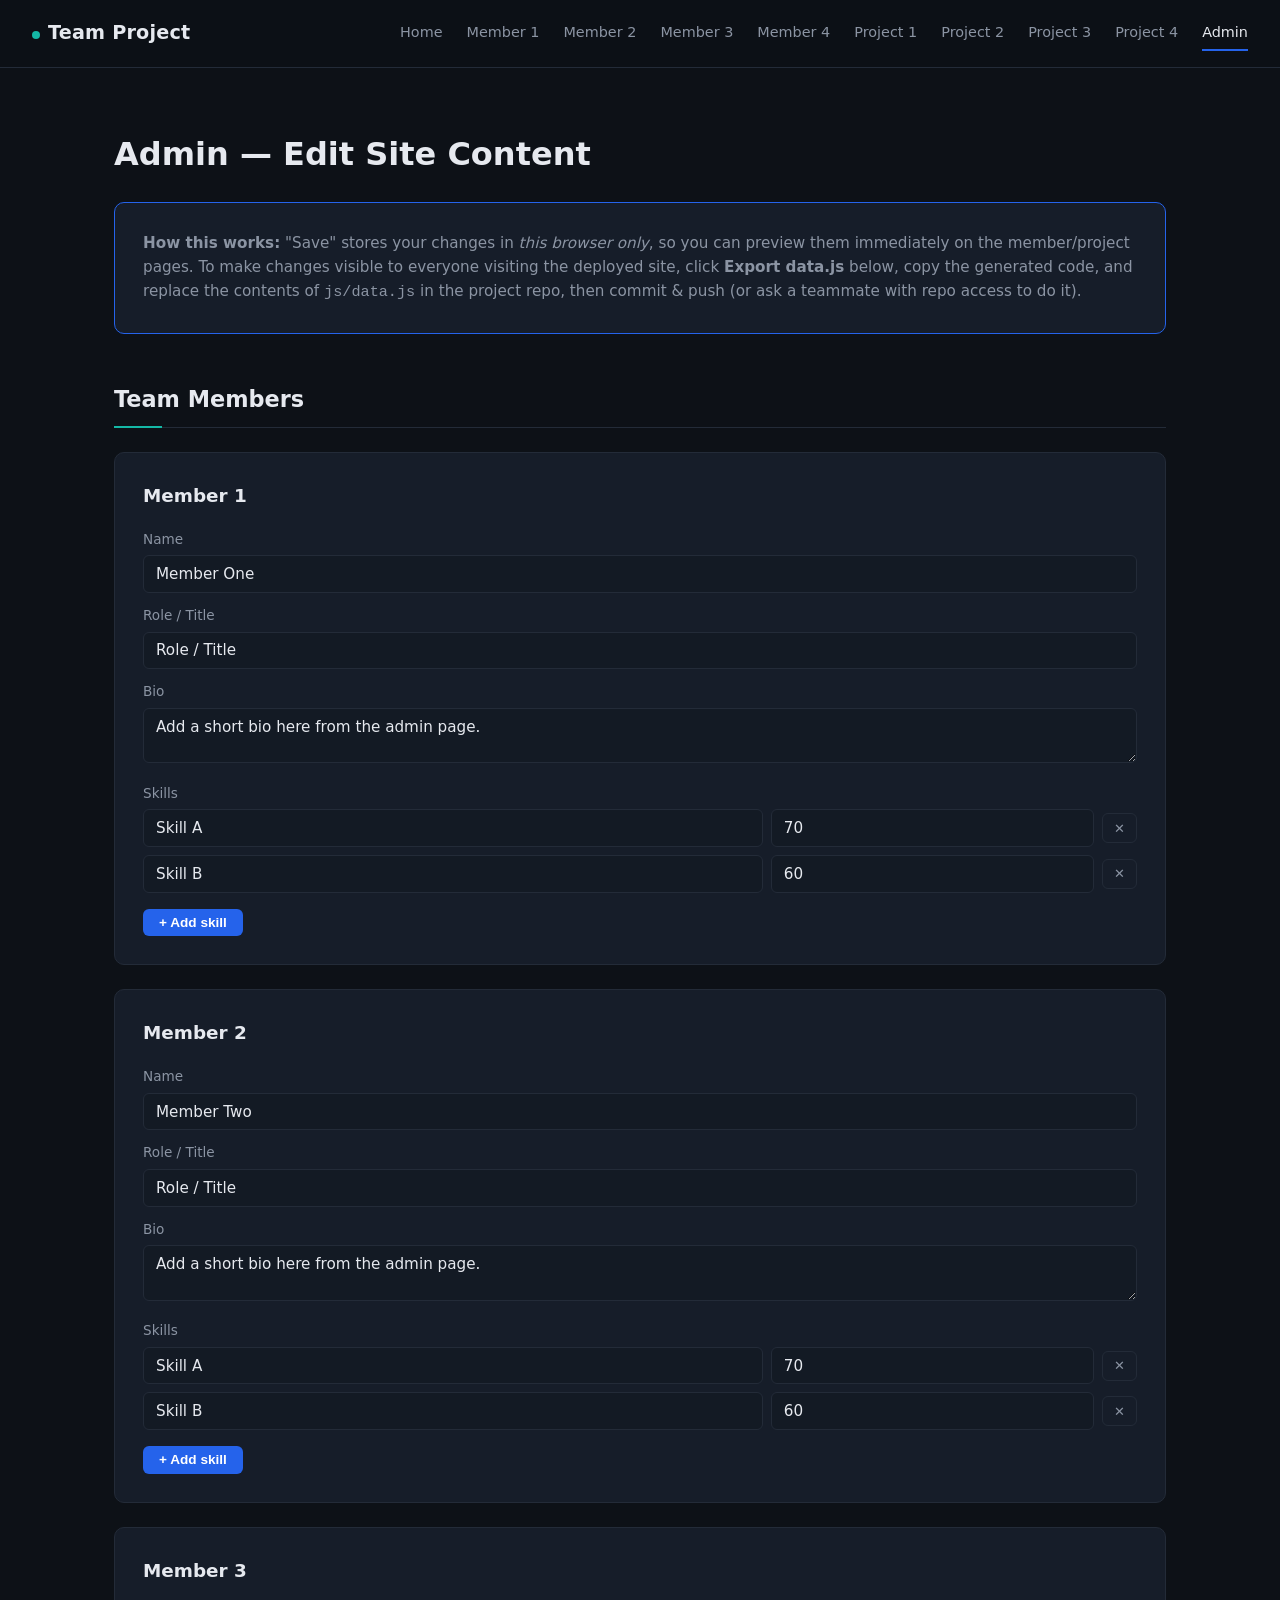
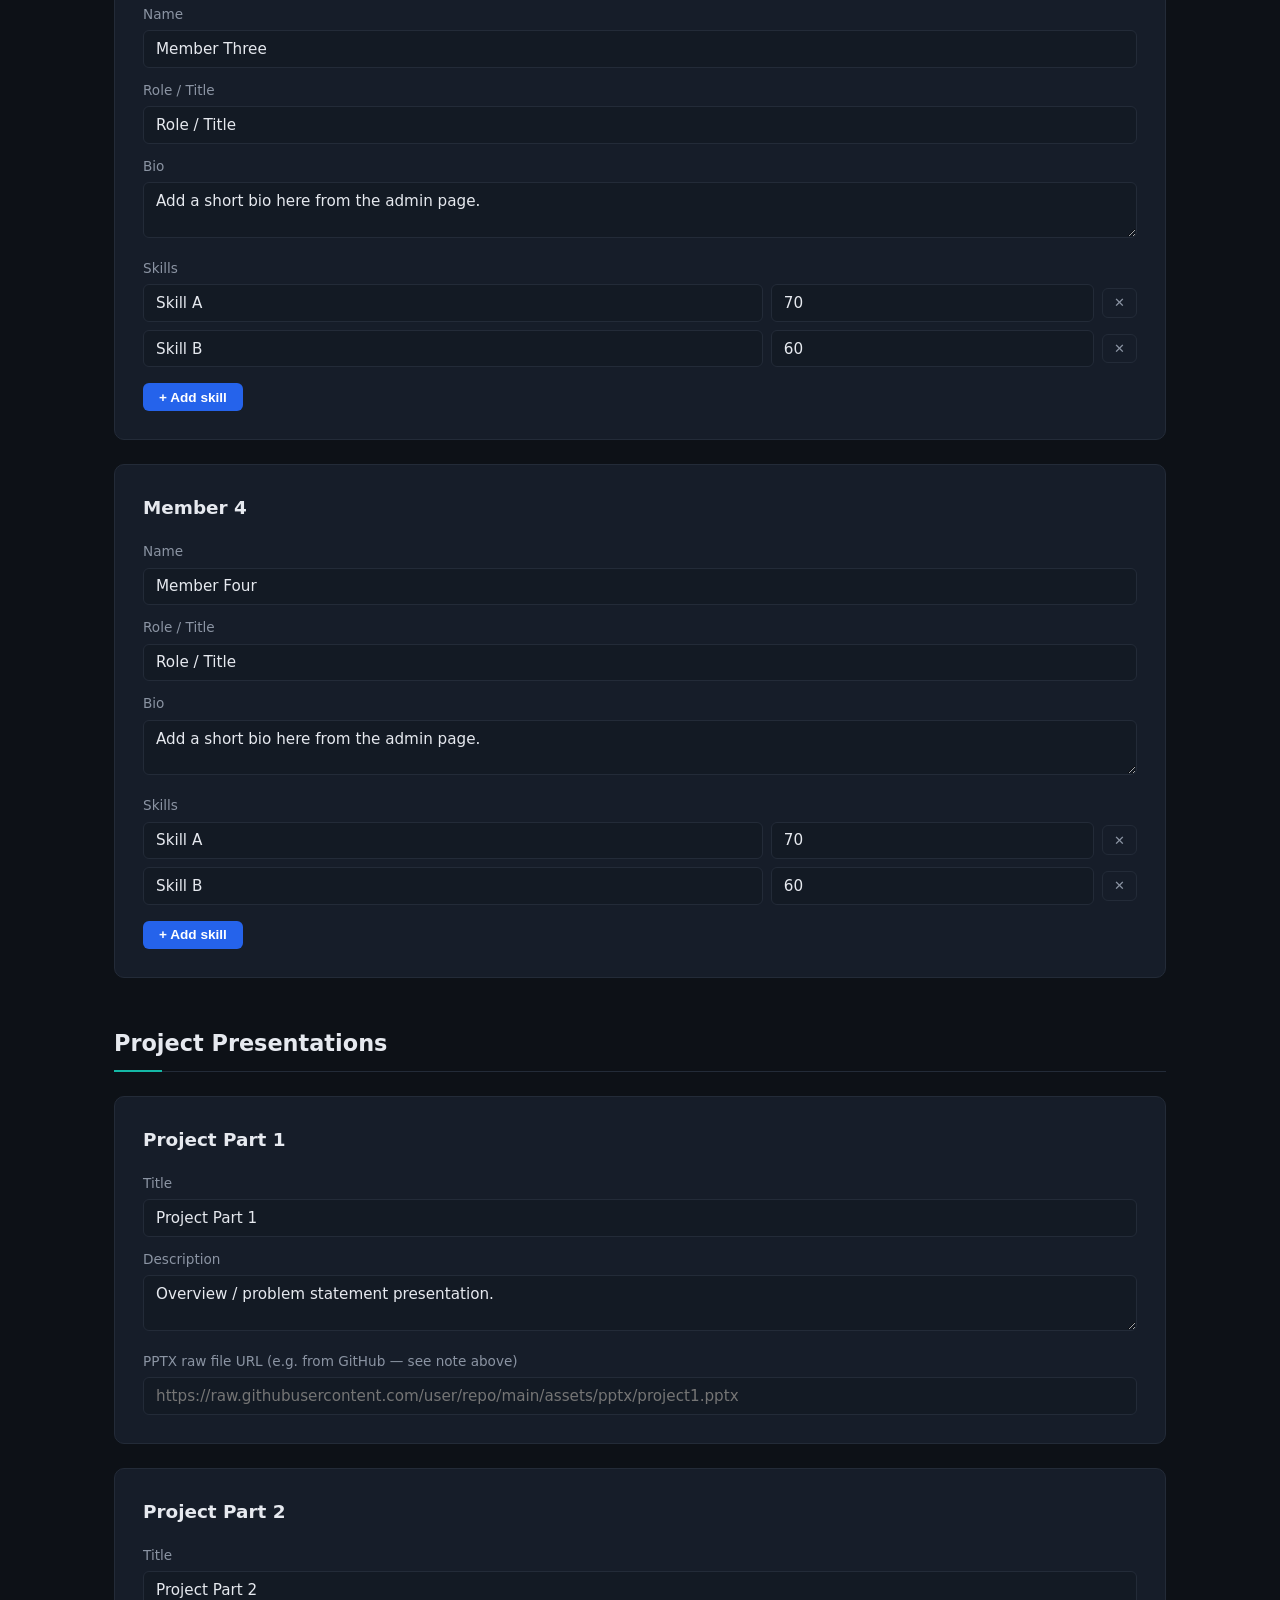
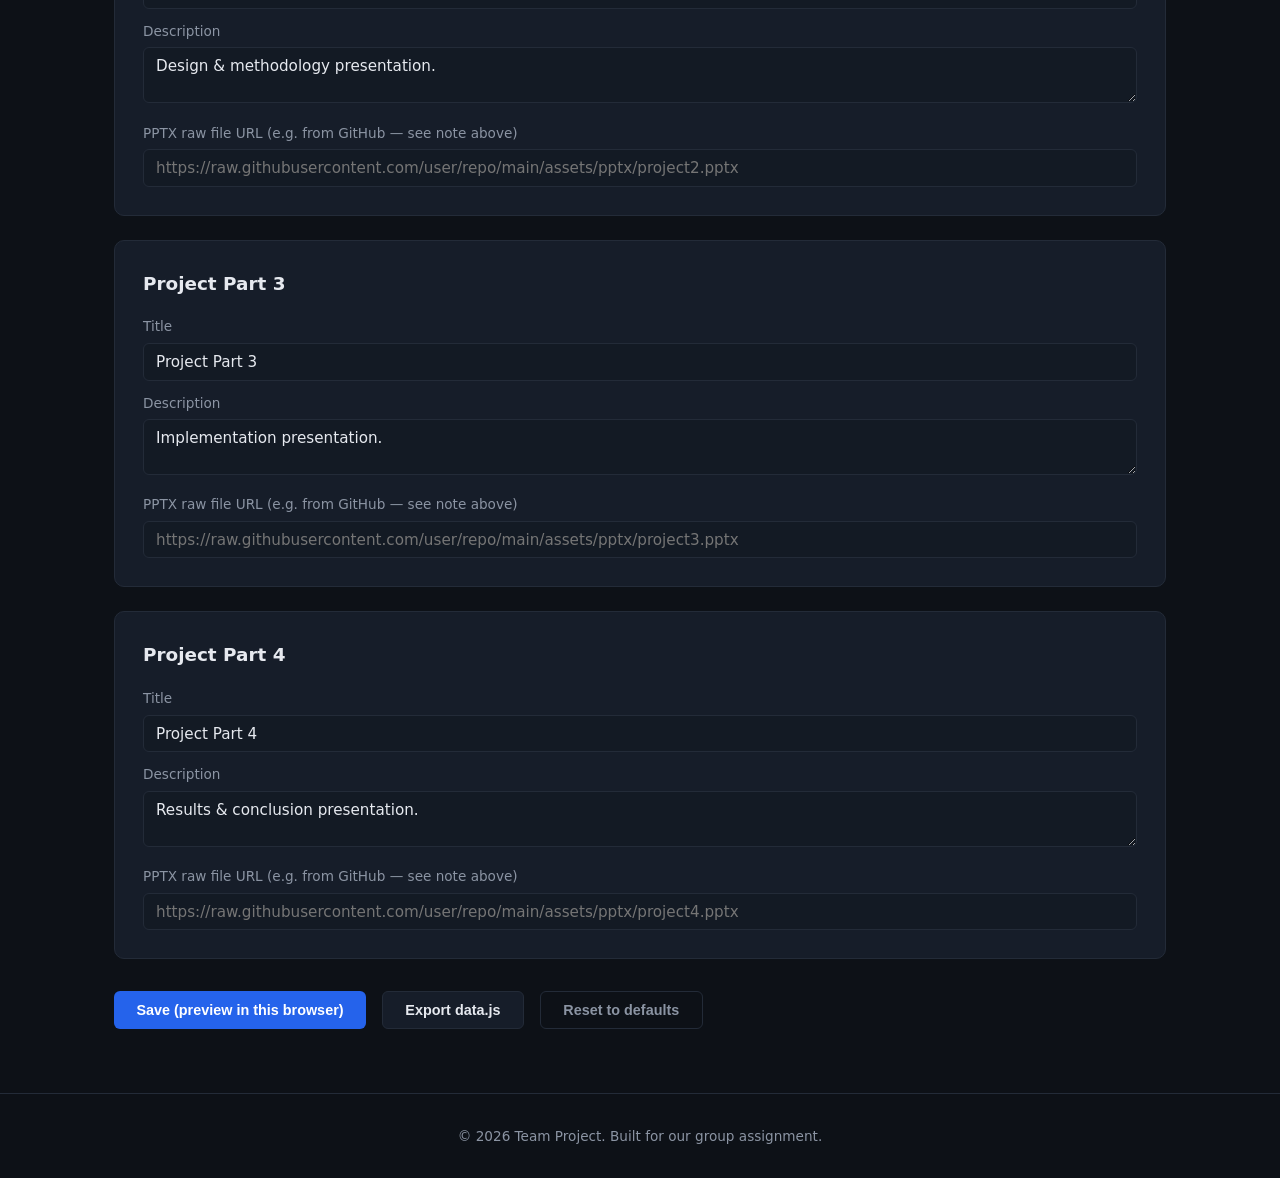
==== admin.html @ f5f2edc4 "first commit" ====
<!DOCTYPE html>
<html lang="en">
<head>
<meta charset="UTF-8">
<meta name="viewport" content="width=device-width, initial-scale=1.0">
<title>Admin — Team Portfolio</title>
<link rel="stylesheet" href="css/style.css">
</head>
<body>

<header class="navbar">
  <a class="brand" href="index.html">Team Project</a>
  <nav>
    <a href="index.html">Home</a>
    <a href="members/member1.html">Member 1</a>
    <a href="members/member2.html">Member 2</a>
    <a href="members/member3.html">Member 3</a>
    <a href="members/member4.html">Member 4</a>
    <a href="projects/project1.html">Project 1</a>
    <a href="projects/project2.html">Project 2</a>
    <a href="projects/project3.html">Project 3</a>
    <a href="projects/project4.html">Project 4</a>
    <a href="admin.html" class="active">Admin</a>
  </nav>
</header>

<div class="container">

  <h1>Admin — Edit Site Content</h1>

  <div class="card" style="border-color:var(--accent); margin-bottom:2rem;">
    <p style="margin:0;">
      <strong>How this works:</strong> "Save" stores your changes in <em>this browser only</em>,
      so you can preview them immediately on the member/project pages. To make changes visible to
      everyone visiting the deployed site, click <strong>Export data.js</strong> below, copy the
      generated code, and replace the contents of <code>js/data.js</code> in the project repo, then
      commit &amp; push (or ask a teammate with repo access to do it).
    </p>
  </div>

  <form id="admin-form">

    <h2 class="section-title">Team Members</h2>
    <div id="members-fields"></div>

    <h2 class="section-title">Project Presentations</h2>
    <div id="projects-fields"></div>

    <div style="display:flex; gap:1rem; flex-wrap:wrap; margin-top:2rem;">
      <button type="submit" class="btn">Save (preview in this browser)</button>
      <button type="button" id="export-btn" class="btn" style="background:var(--card); border:1px solid var(--border); color:var(--text);">Export data.js</button>
      <button type="button" id="reset-btn" class="btn" style="background:transparent; border:1px solid var(--border); color:var(--text-dim);">Reset to defaults</button>
    </div>

    <p id="save-status" style="color:#34d399; display:none; margin-top:1rem;">Saved! Open a member or project page to see the preview.</p>

  </form>

  <div id="export-output" style="display:none; margin-top:2rem;">
    <h2 class="section-title">Generated js/data.js</h2>
    <p style="color:var(--text-dim);">Copy everything below and paste it into <code>js/data.js</code>, replacing the existing <code>defaultTeamData</code> object.</p>
    <textarea id="export-textarea" readonly style="width:100%; min-height:320px; background:var(--card); color:var(--text); border:1px solid var(--border); border-radius:8px; padding:1rem; font-family:Consolas, monospace; font-size:0.85rem;"></textarea>
    <button type="button" id="copy-btn" class="btn" style="margin-top:1rem;">Copy to clipboard</button>
  </div>

</div>

<footer>
  &copy; 2026 Team Project. Built for our group assignment.
</footer>

<script src="js/data.js"></script>
<script src="js/admin.js"></script>
</body>
</html>
---- css/style.css ----
:root {
  --bg: #0d1117;
  --bg-alt: #131a24;
  --card: #161d29;
  --card-solid: #161d29;
  --accent: #2563eb;
  --accent-light: #3b82f6;
  --accent2: #14b8a6;
  --text: #e6e9ef;
  --text-dim: #8b94a3;
  --border: #232b38;
  --radius: 10px;
  --max-width: 1100px;
}

* { box-sizing: border-box; }

html { scroll-behavior: smooth; }

body {
  margin: 0;
  font-family: "Segoe UI", system-ui, -apple-system, sans-serif;
  background: var(--bg);
  color: var(--text);
  min-height: 100vh;
  line-height: 1.6;
}

a { color: var(--accent-light); text-decoration: none; }
a:hover { color: var(--accent2); text-decoration: underline; }

img { max-width: 100%; display: block; }

/* Navbar */
.navbar {
  position: sticky;
  top: 0;
  z-index: 100;
  display: flex;
  align-items: center;
  justify-content: space-between;
  padding: 1rem 2rem;
  background: rgba(13, 17, 23, 0.85);
  backdrop-filter: blur(10px);
  border-bottom: 1px solid var(--border);
  flex-wrap: wrap;
  gap: 0.5rem;
}

.navbar .brand {
  font-weight: 700;
  font-size: 1.2rem;
  color: var(--text);
  text-decoration: none;
  letter-spacing: 0.01em;
}

.navbar .brand::before {
  content: "";
  display: inline-block;
  width: 8px;
  height: 8px;
  border-radius: 50%;
  background: var(--accent2);
  margin-right: 0.5rem;
}

.navbar nav {
  display: flex;
  gap: 1.5rem;
  flex-wrap: wrap;
}

.navbar nav a {
  color: var(--text-dim);
  font-size: 0.9rem;
  font-weight: 500;
  padding: 0.3rem 0;
  border-bottom: 2px solid transparent;
}

.navbar nav a:hover,
.navbar nav a.active {
  color: var(--text);
  text-decoration: none;
  border-bottom: 2px solid var(--accent);
}

/* Layout */
.container {
  max-width: var(--max-width);
  margin: 0 auto;
  padding: 2.5rem 1.5rem 4rem;
}

.hero {
  text-align: center;
  padding: 4.5rem 1.5rem 3.5rem;
  border-bottom: 1px solid var(--border);
  background:
    radial-gradient(circle at 50% 0%, rgba(37, 99, 235, 0.15), transparent 60%);
}

.hero h1 {
  font-size: 2.6rem;
  font-weight: 700;
  margin-bottom: 0.5rem;
  background: linear-gradient(90deg, var(--accent-light), var(--accent2));
  -webkit-background-clip: text;
  background-clip: text;
  color: transparent;
}

.hero p {
  color: var(--text-dim);
  font-size: 1.05rem;
  max-width: 600px;
  margin: 0 auto;
}

h2.section-title {
  font-size: 1.4rem;
  font-weight: 600;
  margin: 3rem 0 1.5rem;
  padding-bottom: 0.6rem;
  border-bottom: 1px solid var(--border);
  position: relative;
}

h2.section-title::after {
  content: "";
  position: absolute;
  left: 0;
  bottom: -1px;
  width: 48px;
  height: 2px;
  background: var(--accent2);
}

/* Grid of cards */
.grid {
  display: grid;
  grid-template-columns: repeat(auto-fit, minmax(230px, 1fr));
  gap: 1.5rem;
}

.card {
  background: var(--card);
  border: 1px solid var(--border);
  border-radius: var(--radius);
  padding: 1.75rem;
  transition: transform 0.15s ease, box-shadow 0.15s ease, border-color 0.15s ease;
}

.card:hover {
  transform: translateY(-3px);
  border-color: var(--accent);
  box-shadow: 0 12px 28px -12px rgba(37, 99, 235, 0.35);
}

.card h3 {
  margin-top: 0;
  font-size: 1.15rem;
}

.card p {
  color: var(--text-dim);
  font-size: 0.95rem;
}

.avatar {
  width: 90px;
  height: 90px;
  border-radius: 50%;
  background: linear-gradient(135deg, var(--accent), var(--accent2));
  display: flex;
  align-items: center;
  justify-content: center;
  font-size: 1.8rem;
  font-weight: 600;
  color: white;
  margin: 0 auto 1rem;
}

.tag-list {
  display: flex;
  flex-wrap: wrap;
  gap: 0.5rem;
  margin-top: 1rem;
}

.tag {
  background: rgba(37, 99, 235, 0.12);
  color: var(--accent-light);
  border: 1px solid rgba(37, 99, 235, 0.3);
  padding: 0.3rem 0.75rem;
  border-radius: 4px;
  font-size: 0.85rem;
}

/* Skill bars */
.skill {
  margin-bottom: 1rem;
}

.skill-label {
  display: flex;
  justify-content: space-between;
  font-size: 0.9rem;
  margin-bottom: 0.35rem;
  color: var(--text-dim);
}

.skill-bar {
  height: 8px;
  background: var(--border);
  border-radius: 4px;
  overflow: hidden;
}

.skill-bar-fill {
  height: 100%;
  background: linear-gradient(90deg, var(--accent), var(--accent2));
  border-radius: 4px;
}

/* Profile page layout */
.profile-header {
  display: flex;
  align-items: center;
  gap: 2rem;
  flex-wrap: wrap;
  margin-bottom: 2rem;
  padding-bottom: 2rem;
  border-bottom: 1px solid var(--border);
}

.profile-header .avatar {
  width: 120px;
  height: 120px;
  font-size: 2.5rem;
  margin: 0;
  flex-shrink: 0;
}

.profile-header h1 {
  margin: 0 0 0.35rem;
}

.profile-header .role {
  color: var(--accent2);
  font-weight: 600;
}

.two-col {
  display: grid;
  grid-template-columns: 1fr 1fr;
  gap: 2rem;
}

@media (max-width: 700px) {
  .two-col { grid-template-columns: 1fr; }
}

ul.plain {
  list-style: none;
  padding: 0;
  margin: 0;
}

ul.plain li {
  padding: 0.5rem 0;
  border-bottom: 1px solid var(--border);
  color: var(--text-dim);
}

/* Project pages */
.embed-wrapper {
  position: relative;
  width: 100%;
  padding-top: 60%;
  background: var(--card-solid);
  border: 1px solid var(--border);
  border-radius: var(--radius);
  overflow: hidden;
  margin: 1.5rem 0;
}

.embed-wrapper iframe {
  position: absolute;
  top: 0;
  left: 0;
  width: 100%;
  height: 100%;
  border: 0;
}

.embed-placeholder {
  position: absolute;
  inset: 0;
  display: flex;
  flex-direction: column;
  align-items: center;
  justify-content: center;
  color: var(--text-dim);
  text-align: center;
  padding: 2rem;
  gap: 0.75rem;
}

.btn {
  display: inline-block;
  background: var(--accent);
  color: white;
  padding: 0.6rem 1.4rem;
  border-radius: 6px;
  font-weight: 600;
  font-size: 0.9rem;
  border: none;
  cursor: pointer;
  transition: background 0.15s ease, transform 0.15s ease;
}

.btn:hover {
  background: var(--accent-light);
  transform: translateY(-1px);
  text-decoration: none;
}

/* Admin form */
#admin-form label {
  display: block;
  font-size: 0.85rem;
  color: var(--text-dim);
  margin: 0.75rem 0 0.3rem;
}

.admin-input {
  width: 100%;
  background: var(--bg-alt);
  border: 1px solid var(--border);
  border-radius: 6px;
  padding: 0.55rem 0.75rem;
  color: var(--text);
  font-family: inherit;
  font-size: 0.95rem;
  resize: vertical;
}

.admin-input:focus {
  outline: none;
  border-color: var(--accent);
  box-shadow: 0 0 0 3px rgba(37, 99, 235, 0.2);
}

footer {
  text-align: center;
  padding: 2rem;
  color: var(--text-dim);
  font-size: 0.85rem;
  border-top: 1px solid var(--border);
}
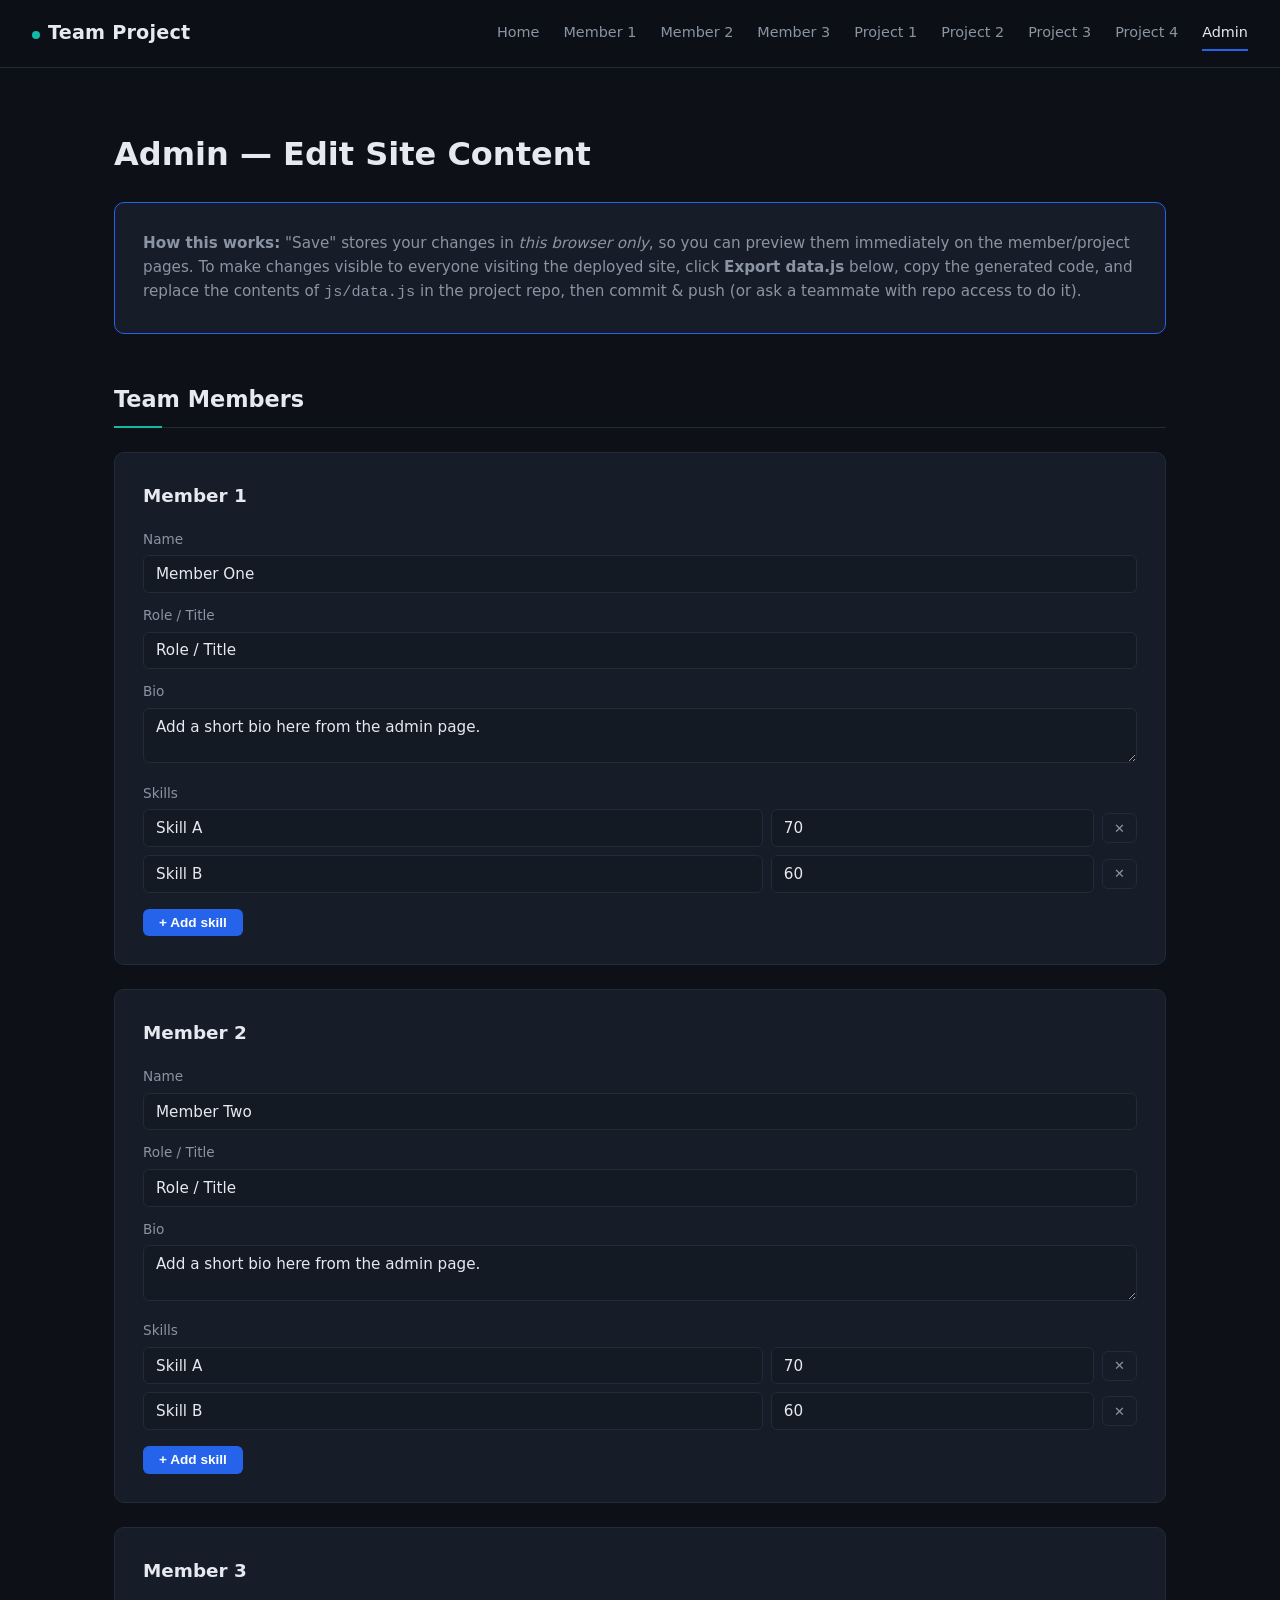
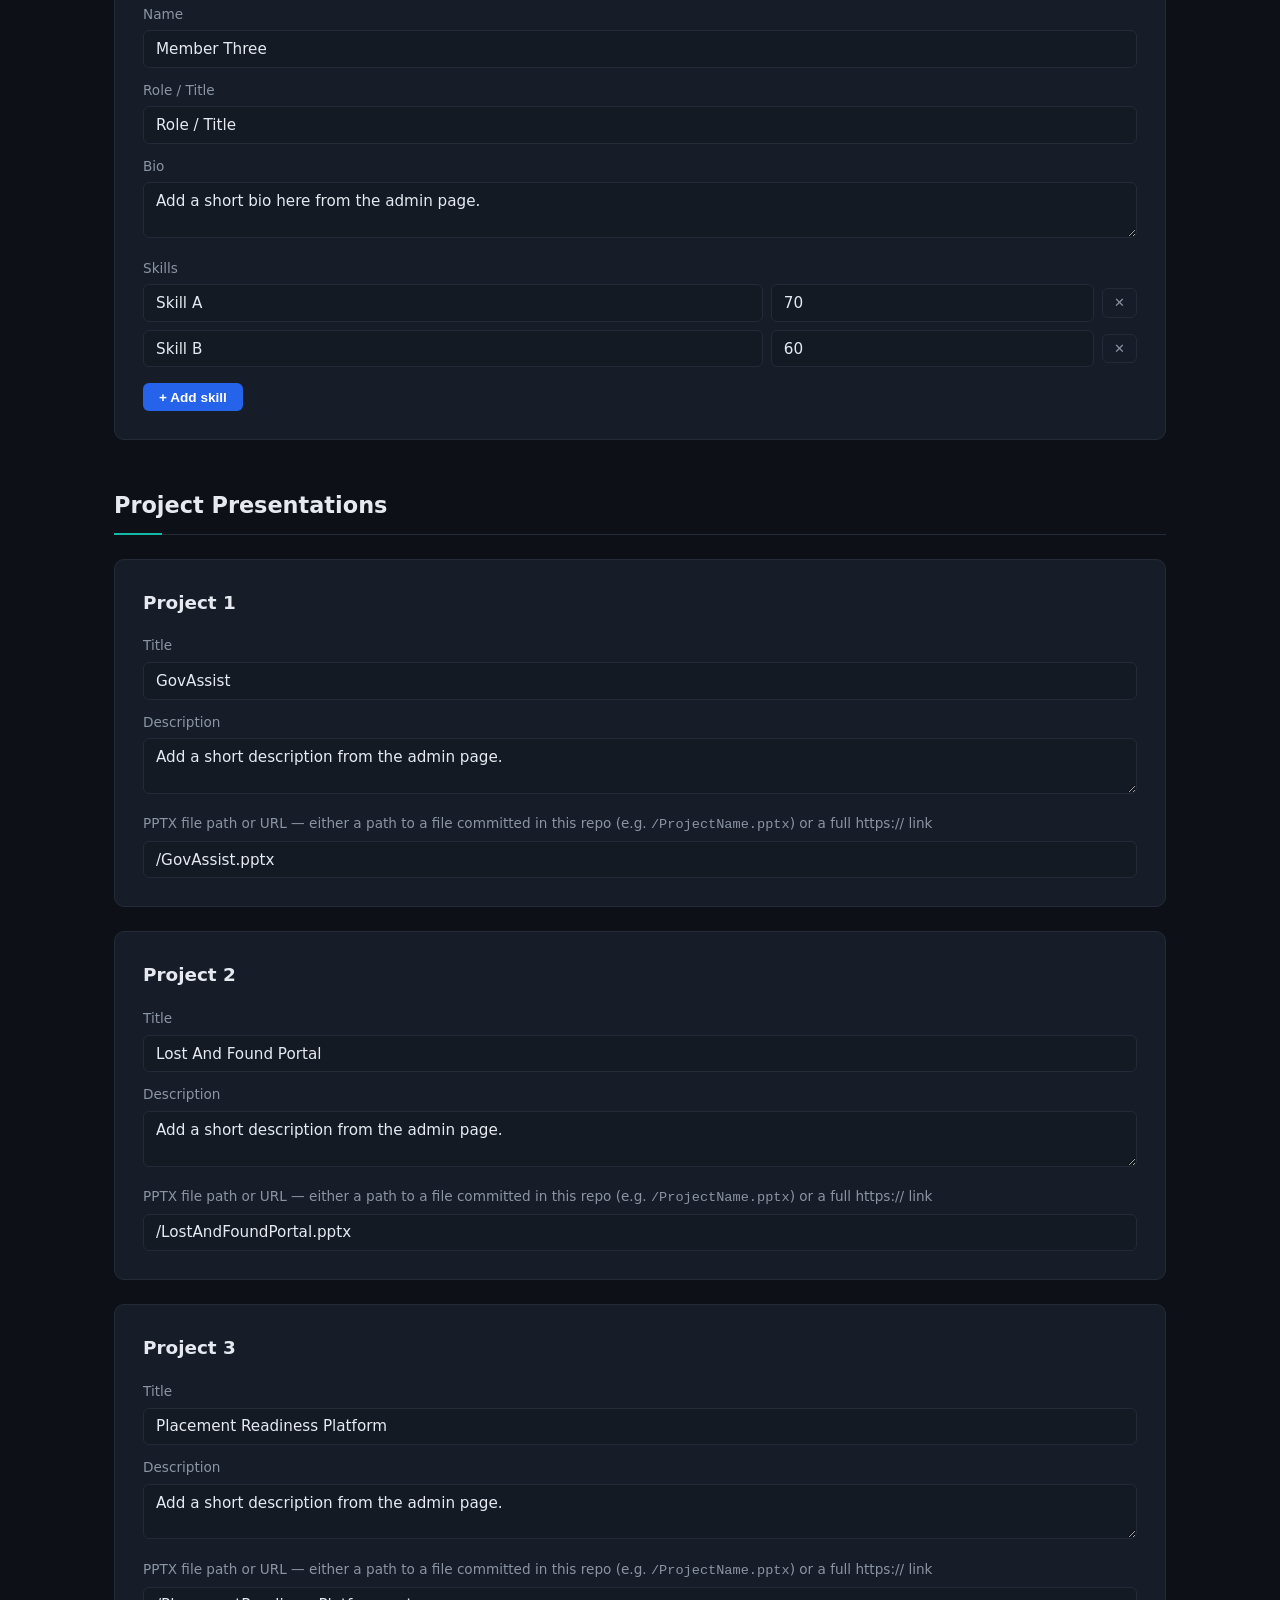
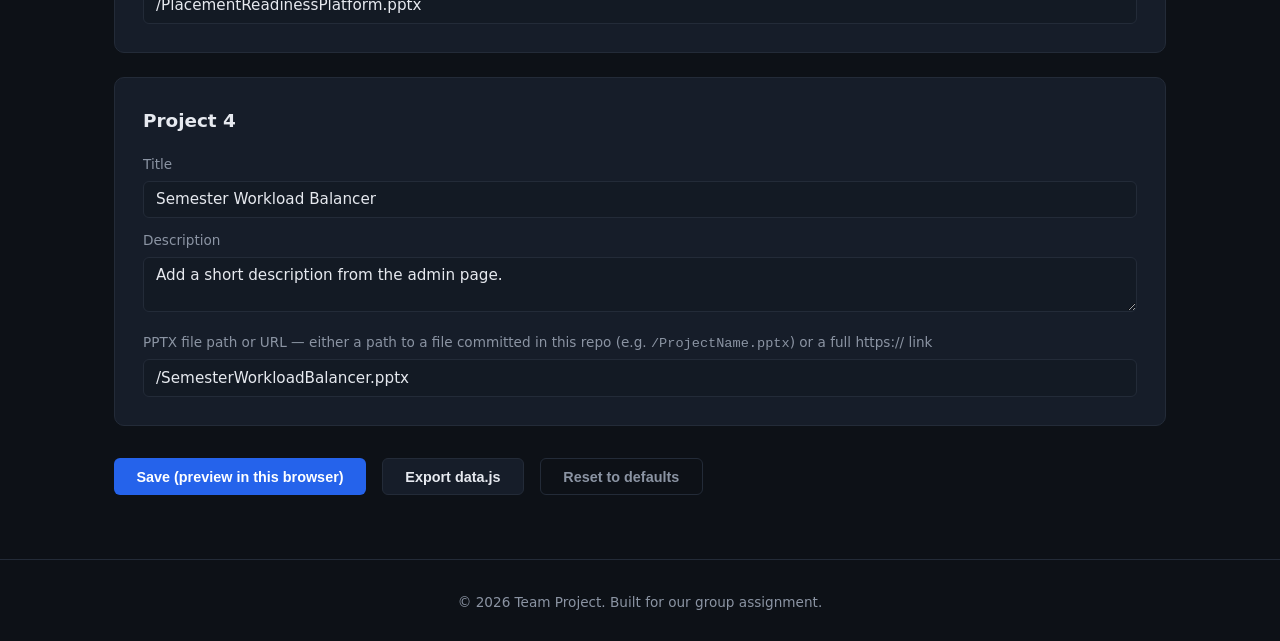
==== commit e56b19ed: "Remove Member Four - team is now 3 members" ====
--- a/admin.html
+++ b/admin.html
@@ -15,7 +15,6 @@
     <a href="members/member1.html">Member 1</a>
     <a href="members/member2.html">Member 2</a>
     <a href="members/member3.html">Member 3</a>
-    <a href="members/member4.html">Member 4</a>
     <a href="projects/project1.html">Project 1</a>
     <a href="projects/project2.html">Project 2</a>
     <a href="projects/project3.html">Project 3</a>
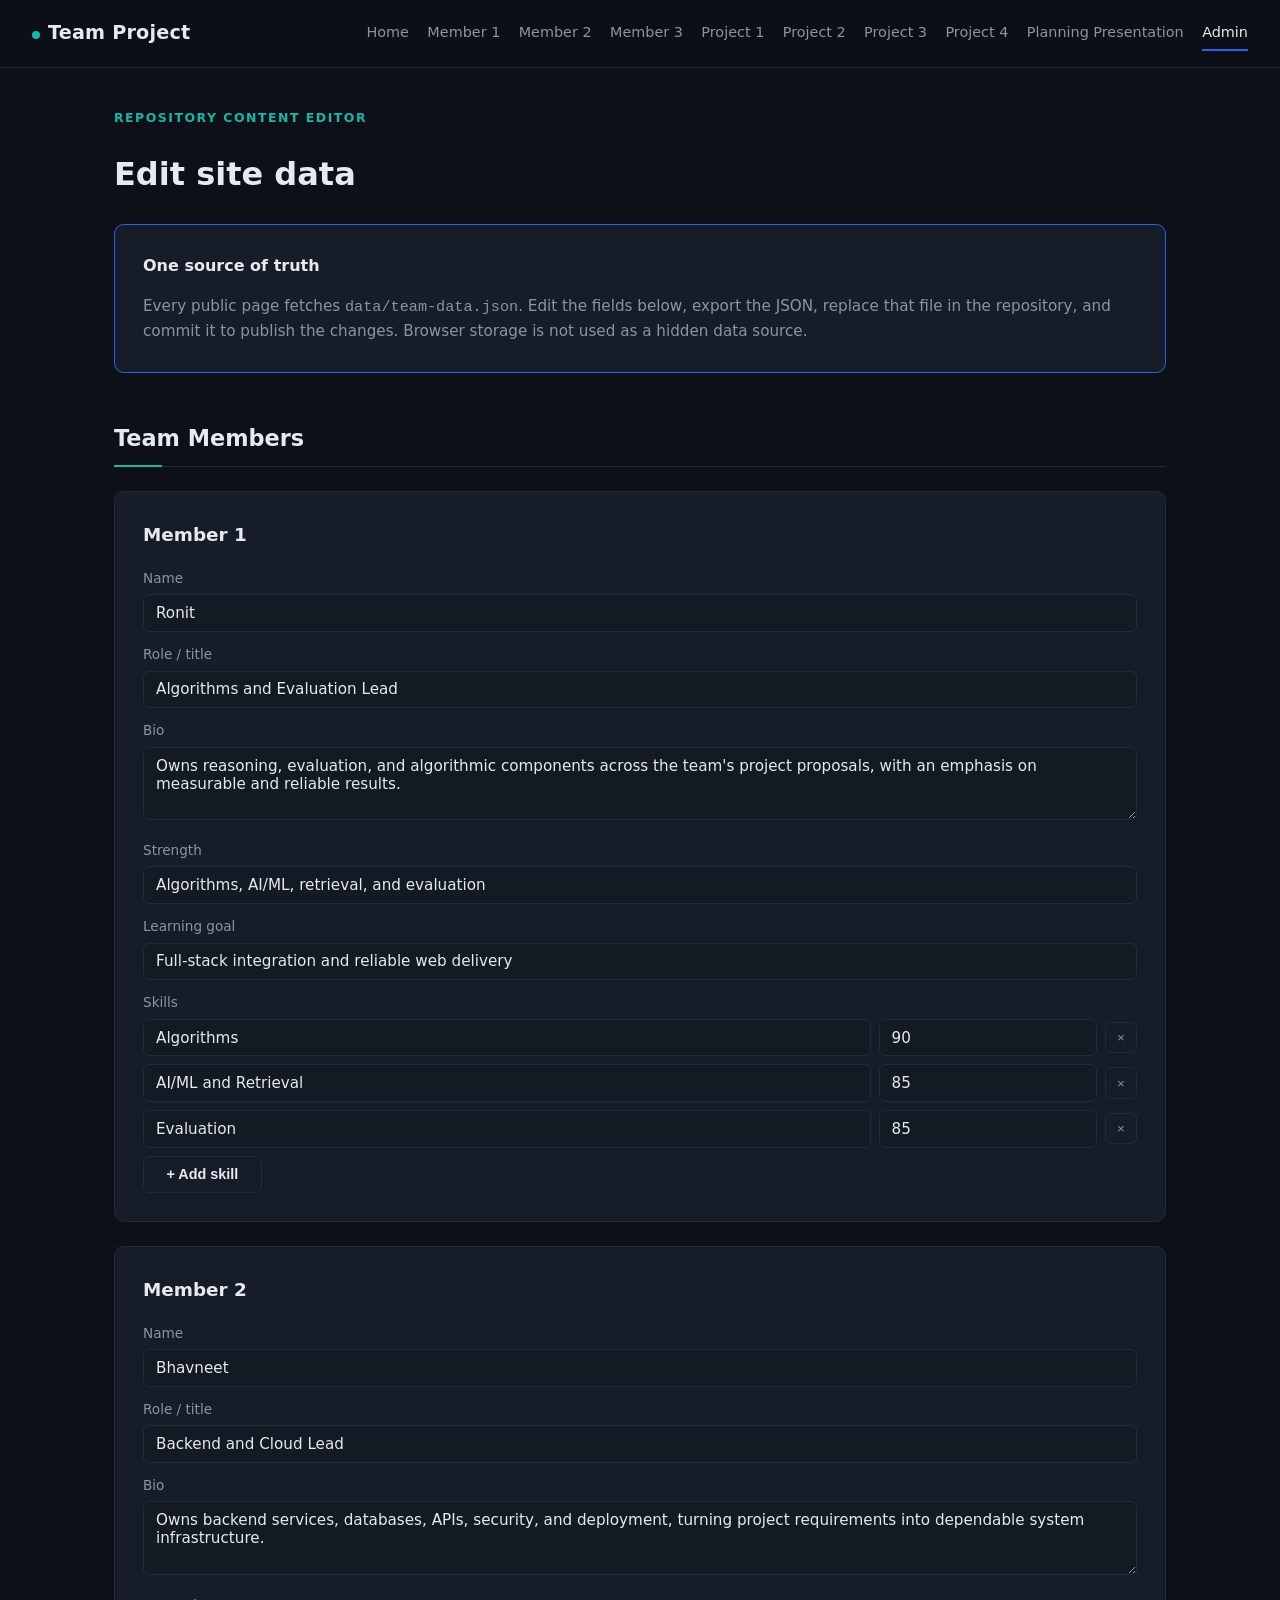
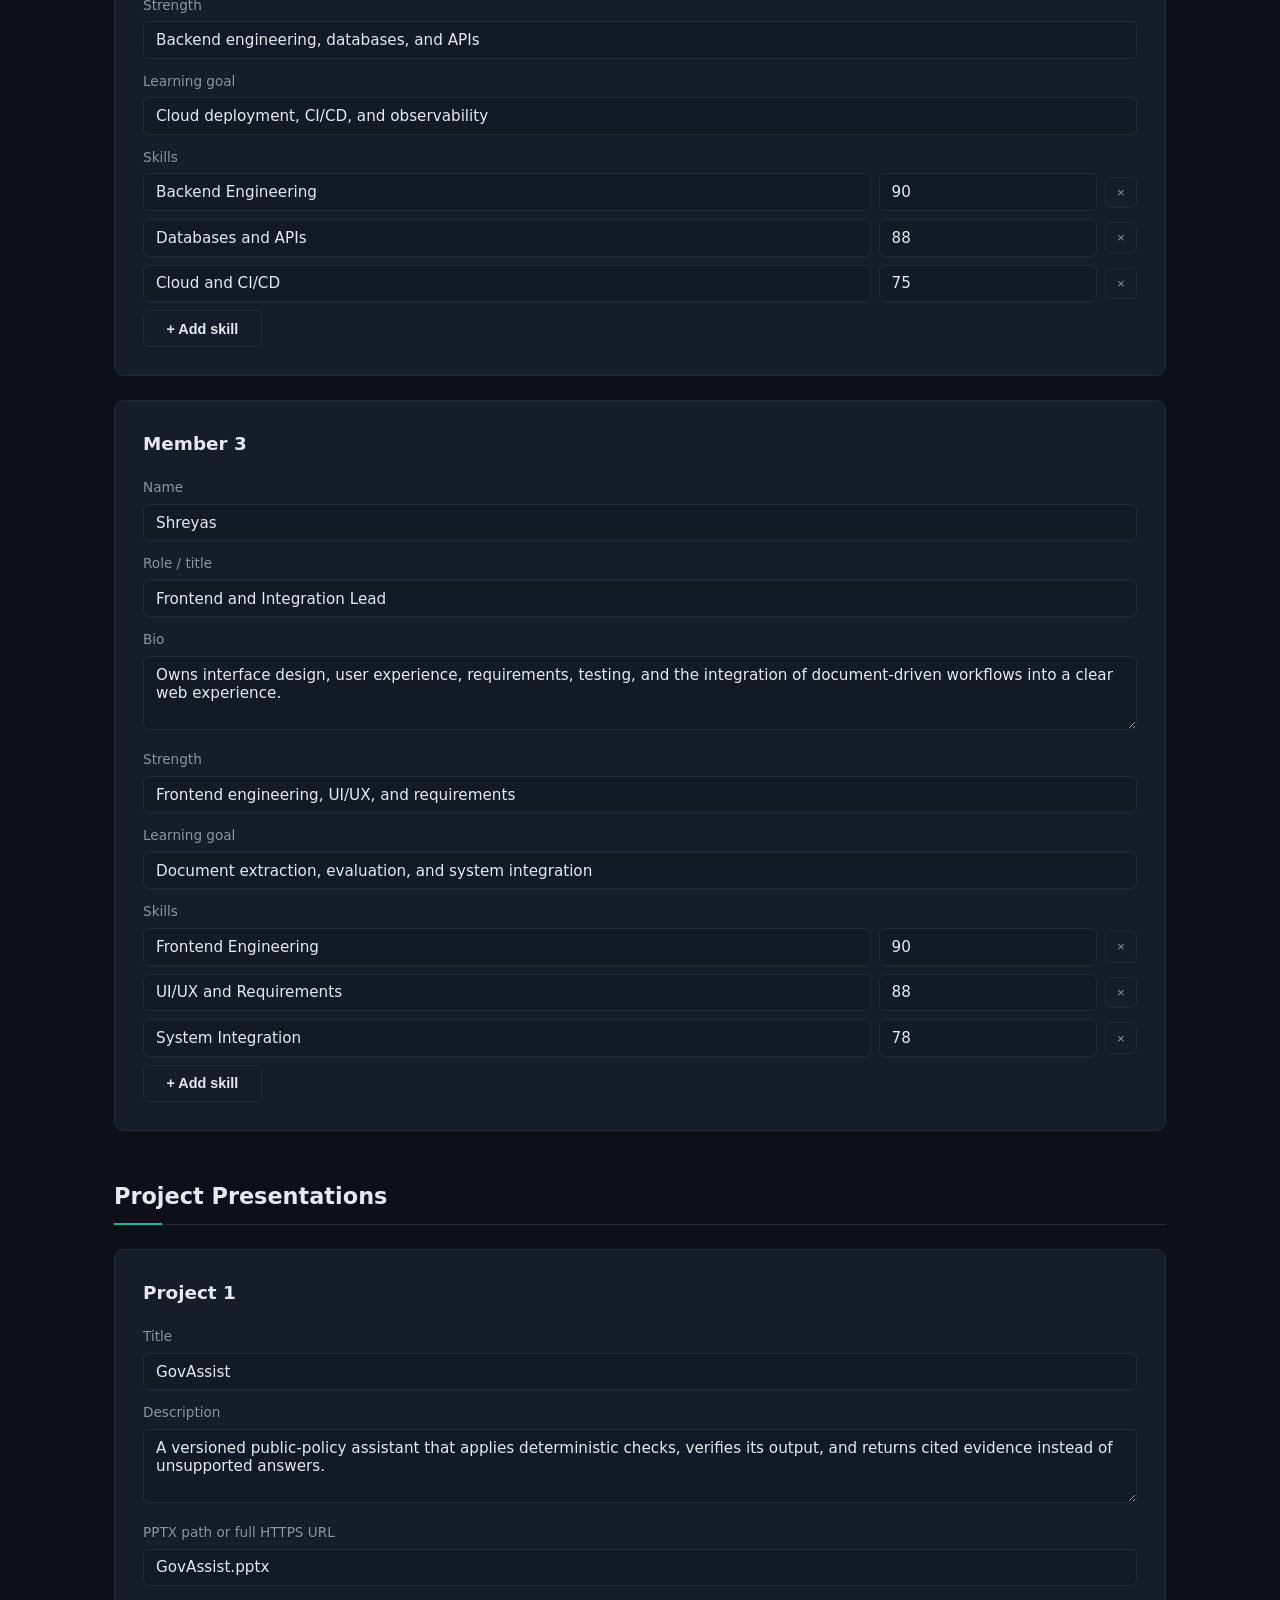
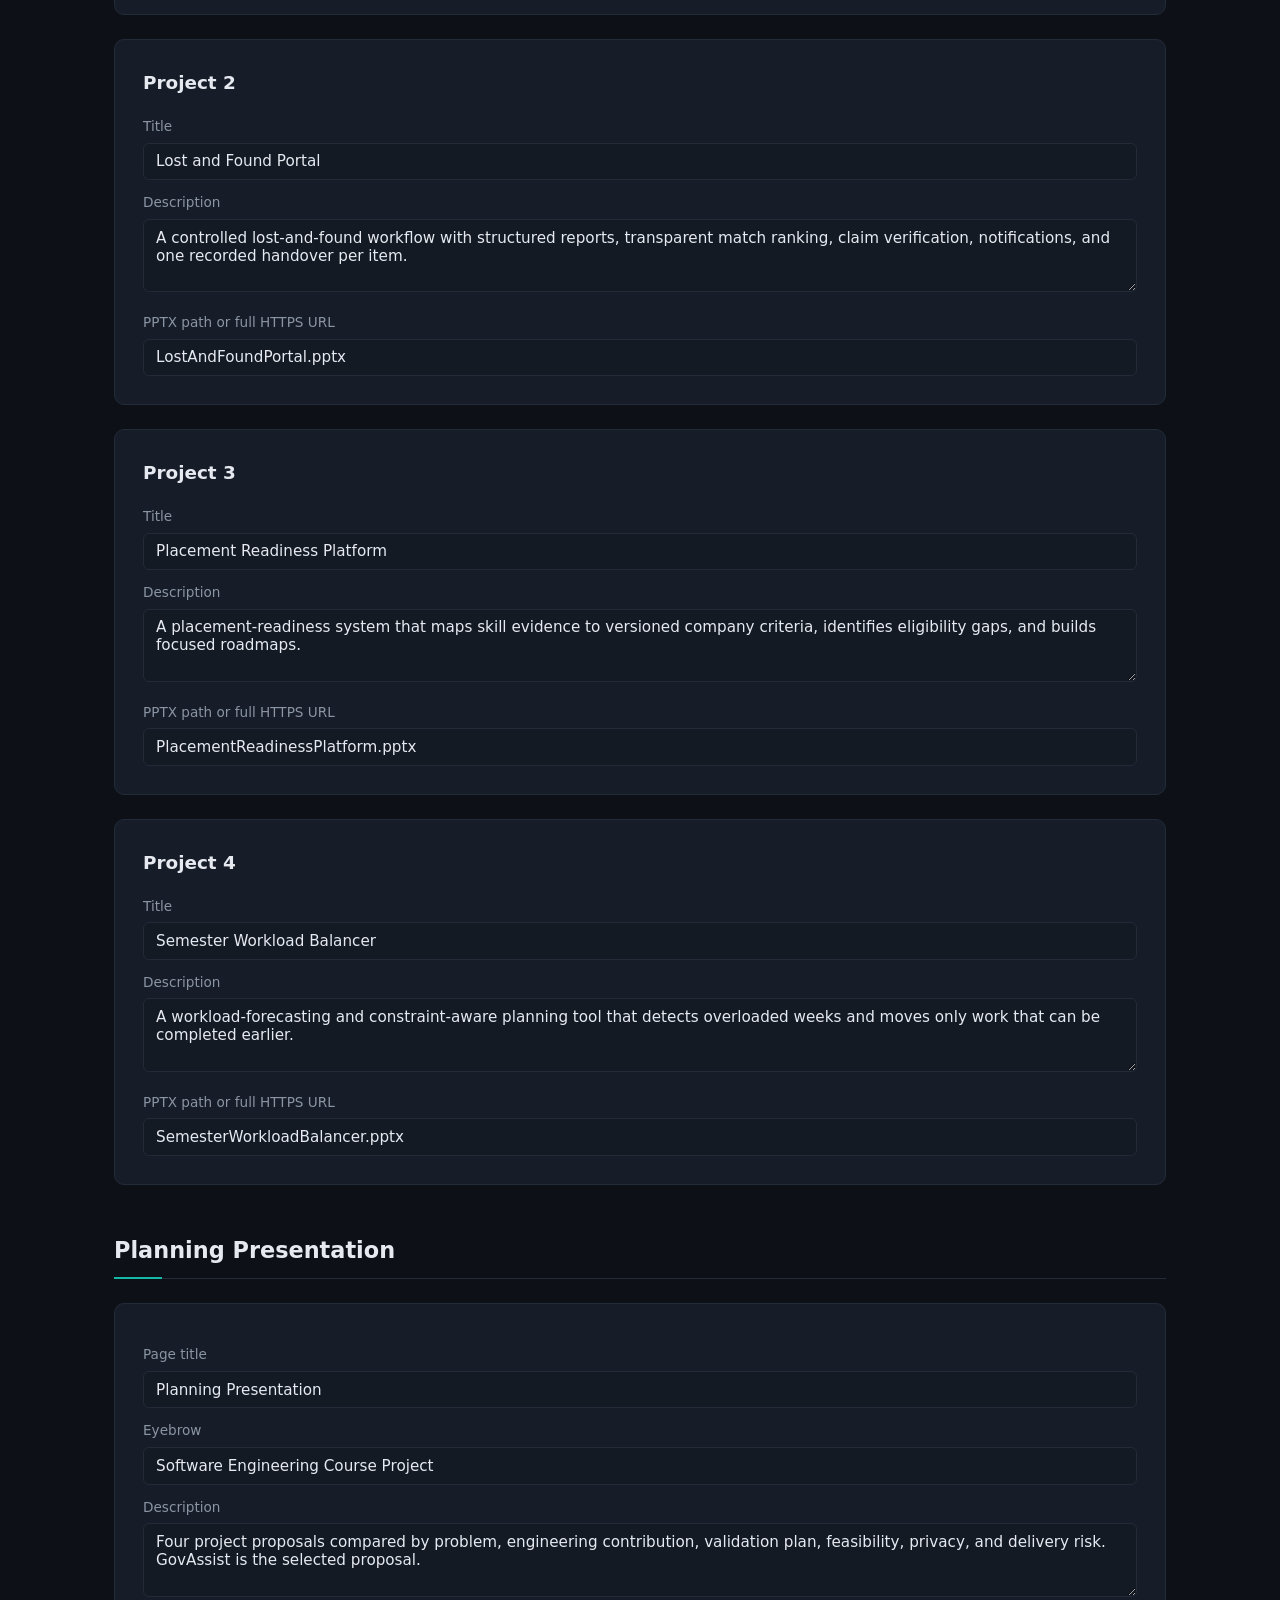
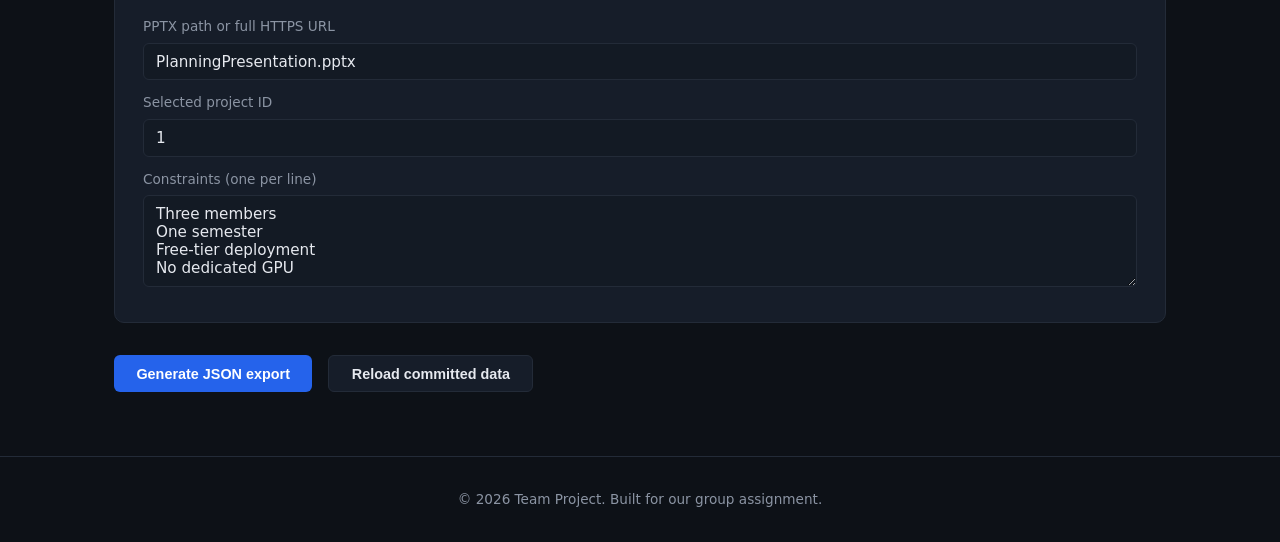
==== commit b376f5d1: "Add JSON-backed planning presentation page" ====
--- a/admin.html
+++ b/admin.html
@@ -19,54 +19,52 @@
     <a href="projects/project2.html">Project 2</a>
     <a href="projects/project3.html">Project 3</a>
     <a href="projects/project4.html">Project 4</a>
+    <a href="planning-presentation.html">Planning Presentation</a>
     <a href="admin.html" class="active">Admin</a>
   </nav>
 </header>
 
-<div class="container">
+<main class="container">
+  <p class="eyebrow">Repository content editor</p>
+  <h1>Edit site data</h1>
 
-  <h1>Admin — Edit Site Content</h1>
-
-  <div class="card" style="border-color:var(--accent); margin-bottom:2rem;">
-    <p style="margin:0;">
-      <strong>How this works:</strong> "Save" stores your changes in <em>this browser only</em>,
-      so you can preview them immediately on the member/project pages. To make changes visible to
-      everyone visiting the deployed site, click <strong>Export data.js</strong> below, copy the
-      generated code, and replace the contents of <code>js/data.js</code> in the project repo, then
-      commit &amp; push (or ask a teammate with repo access to do it).
+  <div class="card admin-notice">
+    <strong>One source of truth</strong>
+    <p>
+      Every public page fetches <code>data/team-data.json</code>. Edit the fields below,
+      export the JSON, replace that file in the repository, and commit it to publish the changes.
+      Browser storage is not used as a hidden data source.
     </p>
   </div>
 
   <form id="admin-form">
-
     <h2 class="section-title">Team Members</h2>
     <div id="members-fields"></div>
 
     <h2 class="section-title">Project Presentations</h2>
     <div id="projects-fields"></div>
 
-    <div style="display:flex; gap:1rem; flex-wrap:wrap; margin-top:2rem;">
-      <button type="submit" class="btn">Save (preview in this browser)</button>
-      <button type="button" id="export-btn" class="btn" style="background:var(--card); border:1px solid var(--border); color:var(--text);">Export data.js</button>
-      <button type="button" id="reset-btn" class="btn" style="background:transparent; border:1px solid var(--border); color:var(--text-dim);">Reset to defaults</button>
+    <h2 class="section-title">Planning Presentation</h2>
+    <div id="planning-fields"></div>
+
+    <div class="button-row">
+      <button type="submit" class="btn">Generate JSON export</button>
+      <button type="button" id="reload-btn" class="btn btn-secondary">Reload committed data</button>
     </div>
-
-    <p id="save-status" style="color:#34d399; display:none; margin-top:1rem;">Saved! Open a member or project page to see the preview.</p>
-
   </form>
 
-  <div id="export-output" style="display:none; margin-top:2rem;">
-    <h2 class="section-title">Generated js/data.js</h2>
-    <p style="color:var(--text-dim);">Copy everything below and paste it into <code>js/data.js</code>, replacing the existing <code>defaultTeamData</code> object.</p>
-    <textarea id="export-textarea" readonly style="width:100%; min-height:320px; background:var(--card); color:var(--text); border:1px solid var(--border); border-radius:8px; padding:1rem; font-family:Consolas, monospace; font-size:0.85rem;"></textarea>
-    <button type="button" id="copy-btn" class="btn" style="margin-top:1rem;">Copy to clipboard</button>
-  </div>
+  <section id="export-output" class="export-output">
+    <h2 class="section-title">Generated data/team-data.json</h2>
+    <p class="muted">Download this file and replace <code>data/team-data.json</code> in the repository.</p>
+    <textarea id="export-textarea" readonly class="export-textarea"></textarea>
+    <div class="button-row">
+      <button type="button" id="download-json-btn" class="btn">Download team-data.json</button>
+      <button type="button" id="copy-btn" class="btn btn-secondary">Copy JSON</button>
+    </div>
+  </section>
+</main>
 
-</div>
-
-<footer>
-  &copy; 2026 Team Project. Built for our group assignment.
-</footer>
+<footer>&copy; 2026 Team Project. Built for our group assignment.</footer>
 
 <script src="js/data.js"></script>
 <script src="js/admin.js"></script>
--- a/css/style.css
+++ b/css/style.css
@@ -67,7 +67,7 @@
 
 .navbar nav {
   display: flex;
-  gap: 1.5rem;
+  gap: 1.15rem;
   flex-wrap: wrap;
 }
 
@@ -118,6 +118,37 @@
   margin: 0 auto;
 }
 
+.eyebrow {
+  margin: 0 0 0.5rem;
+  color: var(--accent2);
+  font-size: 0.78rem;
+  font-weight: 700;
+  letter-spacing: 0.12em;
+  text-transform: uppercase;
+}
+
+.hero .eyebrow {
+  color: var(--accent2);
+  font-size: 0.78rem;
+}
+
+.hero-action {
+  margin-top: 1.5rem;
+}
+
+.muted,
+.project-description {
+  color: var(--text-dim);
+}
+
+.project-description {
+  max-width: 760px;
+}
+
+.centered {
+  text-align: center;
+}
+
 h2.section-title {
   font-size: 1.4rem;
   font-weight: 600;
@@ -137,6 +168,14 @@
   background: var(--accent2);
 }
 
+.compact-title {
+  margin-top: 0;
+}
+
+.no-top-margin {
+  margin-top: 0 !important;
+}
+
 /* Grid of cards */
 .grid {
   display: grid;
@@ -250,6 +289,32 @@
 .profile-header .role {
   color: var(--accent2);
   font-weight: 600;
+}
+
+.profile-facts {
+  display: grid;
+  gap: 0.75rem;
+  margin: 1.5rem 0 0;
+}
+
+.profile-facts div {
+  padding: 1rem;
+  background: var(--bg-alt);
+  border: 1px solid var(--border);
+  border-radius: 8px;
+}
+
+.profile-facts dt {
+  color: var(--accent2);
+  font-size: 0.78rem;
+  font-weight: 700;
+  letter-spacing: 0.06em;
+  text-transform: uppercase;
+}
+
+.profile-facts dd {
+  margin: 0.3rem 0 0;
+  color: var(--text-dim);
 }
 
 .two-col {
@@ -327,6 +392,117 @@
   text-decoration: none;
 }
 
+.btn-secondary {
+  background: var(--card);
+  border: 1px solid var(--border);
+  color: var(--text);
+}
+
+.btn-secondary:hover {
+  background: var(--bg-alt);
+  border-color: var(--accent);
+}
+
+/* Planning presentation */
+.planning-hero {
+  border-bottom: 1px solid var(--border);
+  background:
+    radial-gradient(circle at 16% 20%, rgba(20, 184, 166, 0.14), transparent 32%),
+    radial-gradient(circle at 82% 0%, rgba(37, 99, 235, 0.2), transparent 38%),
+    var(--bg-alt);
+}
+
+.planning-hero-inner {
+  display: grid;
+  grid-template-columns: minmax(0, 1.6fr) minmax(260px, 0.7fr);
+  align-items: end;
+  gap: 3rem;
+  padding-top: 4.5rem;
+  padding-bottom: 4.5rem;
+}
+
+.planning-hero h1 {
+  margin: 0;
+  font-size: clamp(2.5rem, 7vw, 5.5rem);
+  line-height: 0.98;
+  letter-spacing: -0.045em;
+}
+
+.planning-lead {
+  max-width: 720px;
+  margin: 1.25rem 0 0;
+  color: var(--text-dim);
+  font-size: 1.08rem;
+}
+
+.selection-card {
+  padding: 1.5rem;
+  border: 1px solid rgba(20, 184, 166, 0.35);
+  border-radius: var(--radius);
+  background: rgba(13, 17, 23, 0.72);
+  box-shadow: 0 24px 60px -36px rgba(20, 184, 166, 0.75);
+}
+
+.selection-card span {
+  color: var(--accent2);
+  font-size: 0.76rem;
+  font-weight: 700;
+  letter-spacing: 0.09em;
+  text-transform: uppercase;
+}
+
+.selection-card p {
+  margin: 0.7rem 0 0;
+  color: var(--text);
+}
+
+.section-heading-row {
+  display: flex;
+  align-items: end;
+  justify-content: space-between;
+  gap: 1.5rem;
+  margin-top: 0.5rem;
+}
+
+.planning-team-grid {
+  grid-template-columns: repeat(3, 1fr);
+}
+
+.planning-member {
+  display: grid;
+  grid-template-columns: auto 1fr;
+  gap: 1rem;
+}
+
+.planning-member h3 {
+  margin-bottom: 0.2rem;
+}
+
+.planning-member p {
+  margin: 0.45rem 0;
+}
+
+.planning-member strong {
+  color: var(--text);
+}
+
+.avatar-small {
+  width: 56px;
+  height: 56px;
+  margin: 0;
+  font-size: 1.15rem;
+}
+
+.role-line {
+  color: var(--accent2) !important;
+  font-weight: 600;
+}
+
+.data-error {
+  border-color: #ef4444;
+  margin-bottom: 1.5rem;
+}
+
 /* Admin form */
 #admin-form label {
   display: block;
@@ -353,6 +529,111 @@
   box-shadow: 0 0 0 3px rgba(37, 99, 235, 0.2);
 }
 
+.admin-notice {
+  margin: 1.5rem 0 2rem;
+  border-color: var(--accent);
+}
+
+.admin-notice p {
+  margin-bottom: 0;
+}
+
+.admin-card {
+  margin-bottom: 1.5rem;
+}
+
+.skill-editor-row {
+  display: grid;
+  grid-template-columns: minmax(0, 2fr) minmax(90px, 0.6fr) auto;
+  align-items: center;
+  gap: 0.5rem;
+  margin-bottom: 0.5rem;
+}
+
+.remove-skill-btn {
+  padding: 0.45rem 0.7rem;
+  border: 1px solid var(--border);
+  border-radius: 6px;
+  background: transparent;
+  color: var(--text-dim);
+  cursor: pointer;
+}
+
+.remove-skill-btn:hover {
+  border-color: #ef4444;
+  color: #fca5a5;
+}
+
+.button-row {
+  display: flex;
+  flex-wrap: wrap;
+  gap: 1rem;
+  margin-top: 2rem;
+}
+
+.export-output {
+  display: none;
+  margin-top: 2rem;
+}
+
+.export-textarea {
+  width: 100%;
+  min-height: 360px;
+  padding: 1rem;
+  border: 1px solid var(--border);
+  border-radius: 8px;
+  background: var(--card);
+  color: var(--text);
+  font-family: Consolas, monospace;
+  font-size: 0.85rem;
+}
+
+@media (max-width: 900px) {
+  .navbar {
+    align-items: flex-start;
+  }
+
+  .navbar nav {
+    width: 100%;
+    flex-wrap: nowrap;
+    overflow-x: auto;
+    padding-bottom: 0.35rem;
+  }
+
+  .navbar nav a {
+    flex: 0 0 auto;
+  }
+
+  .planning-hero-inner {
+    grid-template-columns: 1fr;
+    gap: 2rem;
+  }
+
+  .planning-team-grid {
+    grid-template-columns: 1fr;
+  }
+}
+
+@media (max-width: 560px) {
+  .navbar {
+    padding: 0.85rem 1rem;
+  }
+
+  .planning-hero-inner {
+    padding-top: 3rem;
+    padding-bottom: 3rem;
+  }
+
+  .section-heading-row {
+    align-items: flex-start;
+    flex-direction: column;
+  }
+
+  .skill-editor-row {
+    grid-template-columns: 1fr 90px auto;
+  }
+}
+
 footer {
   text-align: center;
   padding: 2rem;
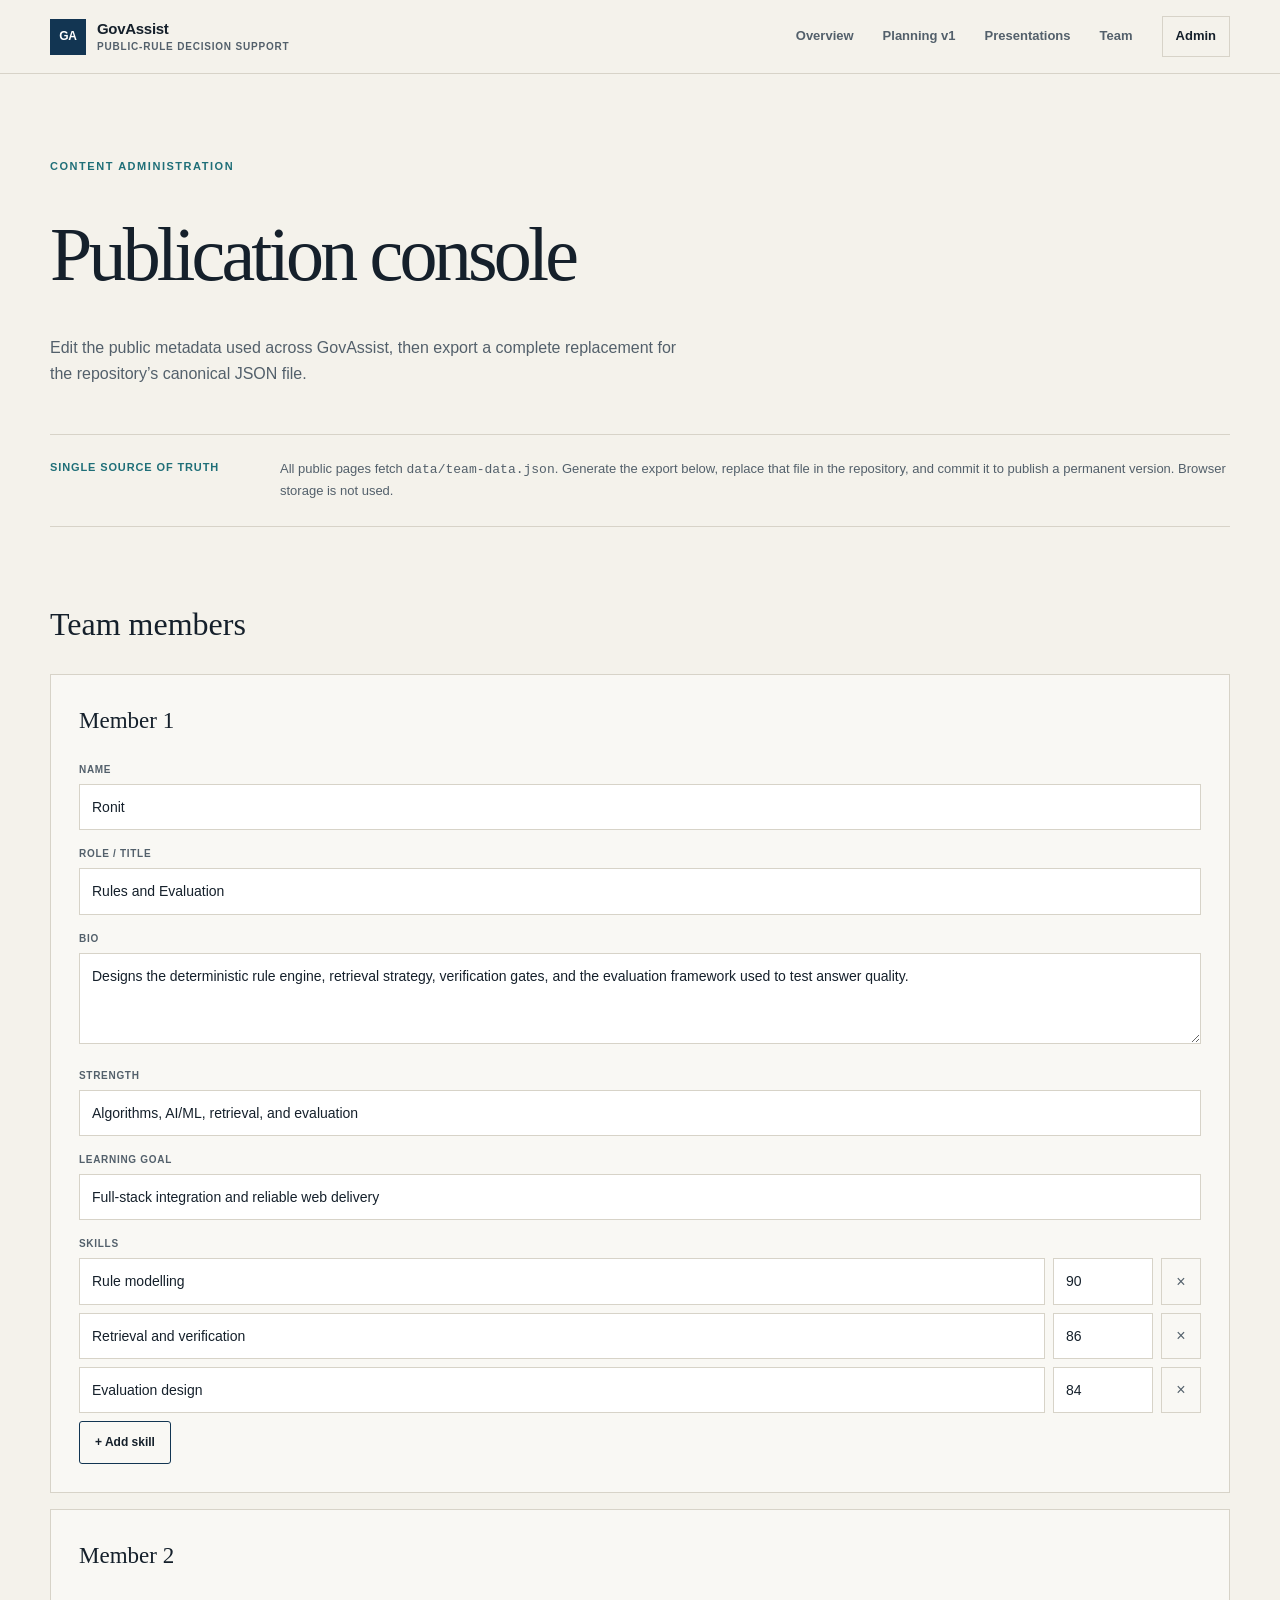
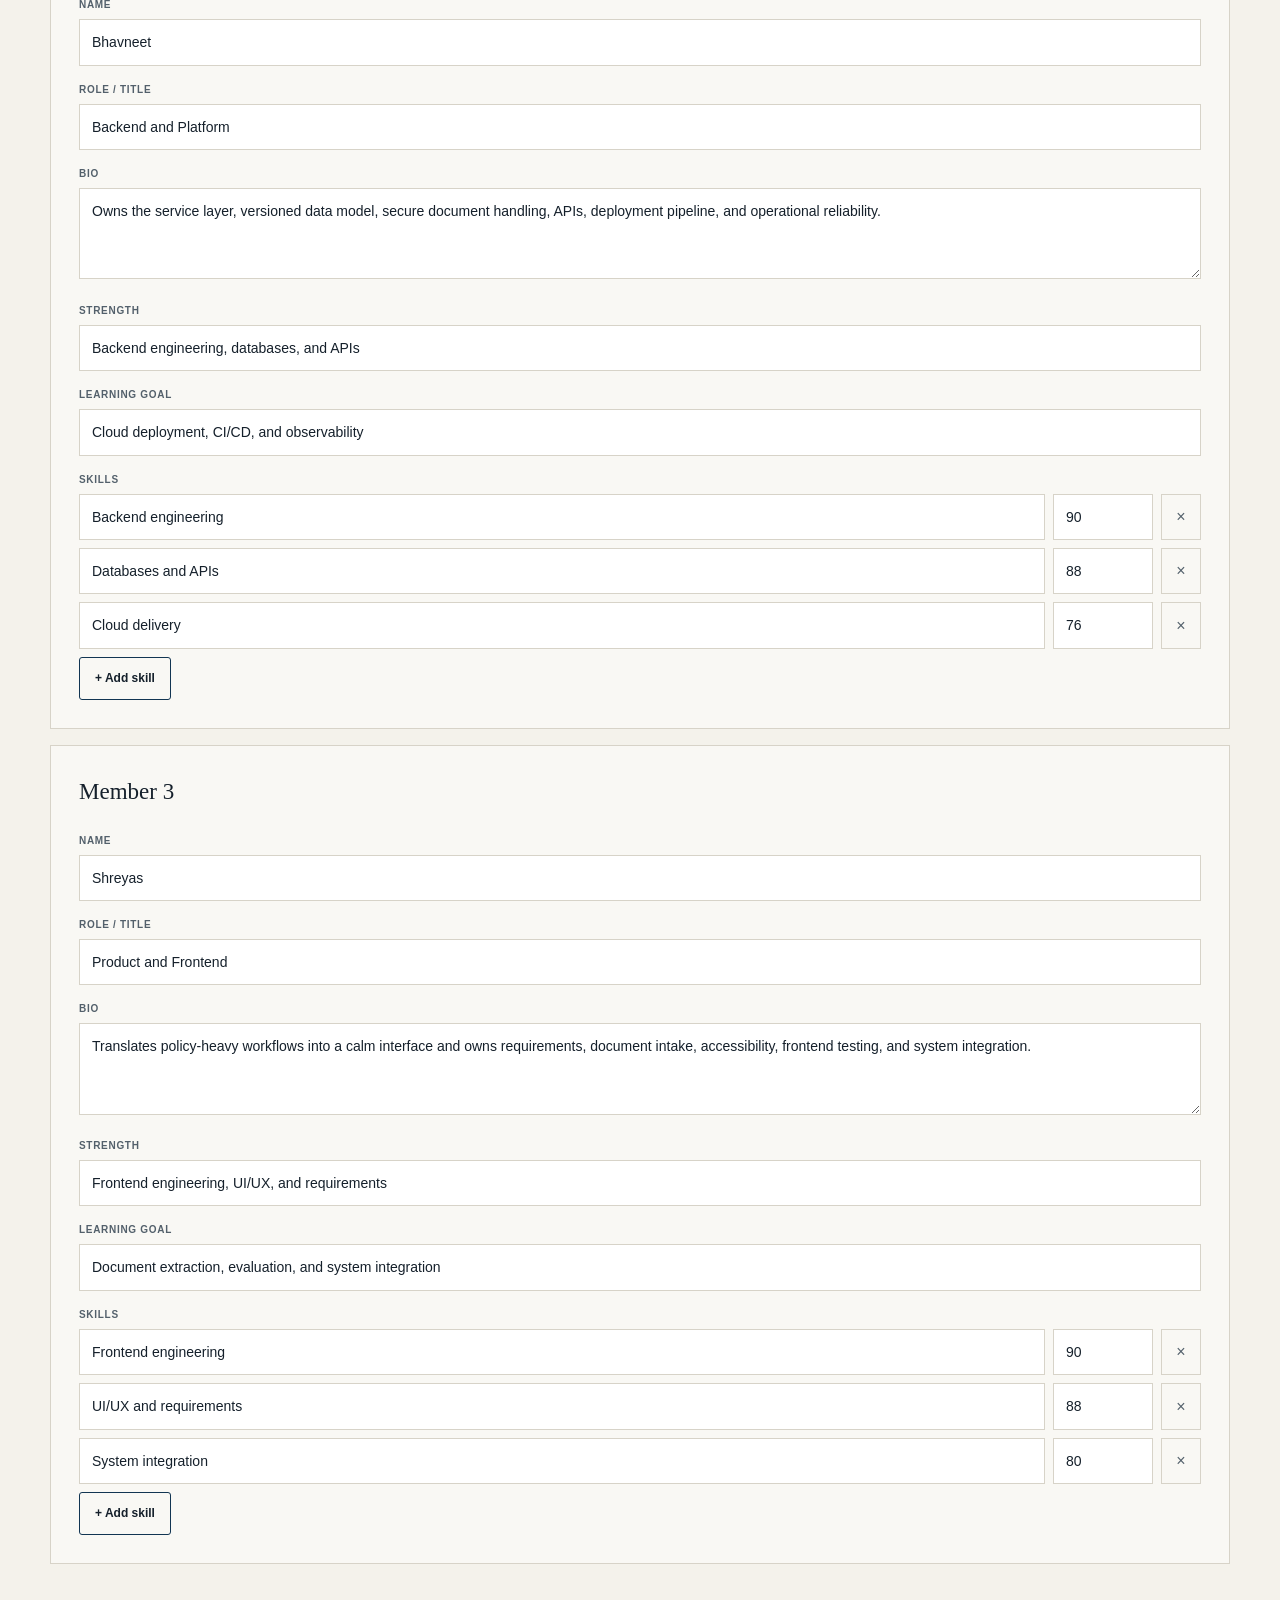
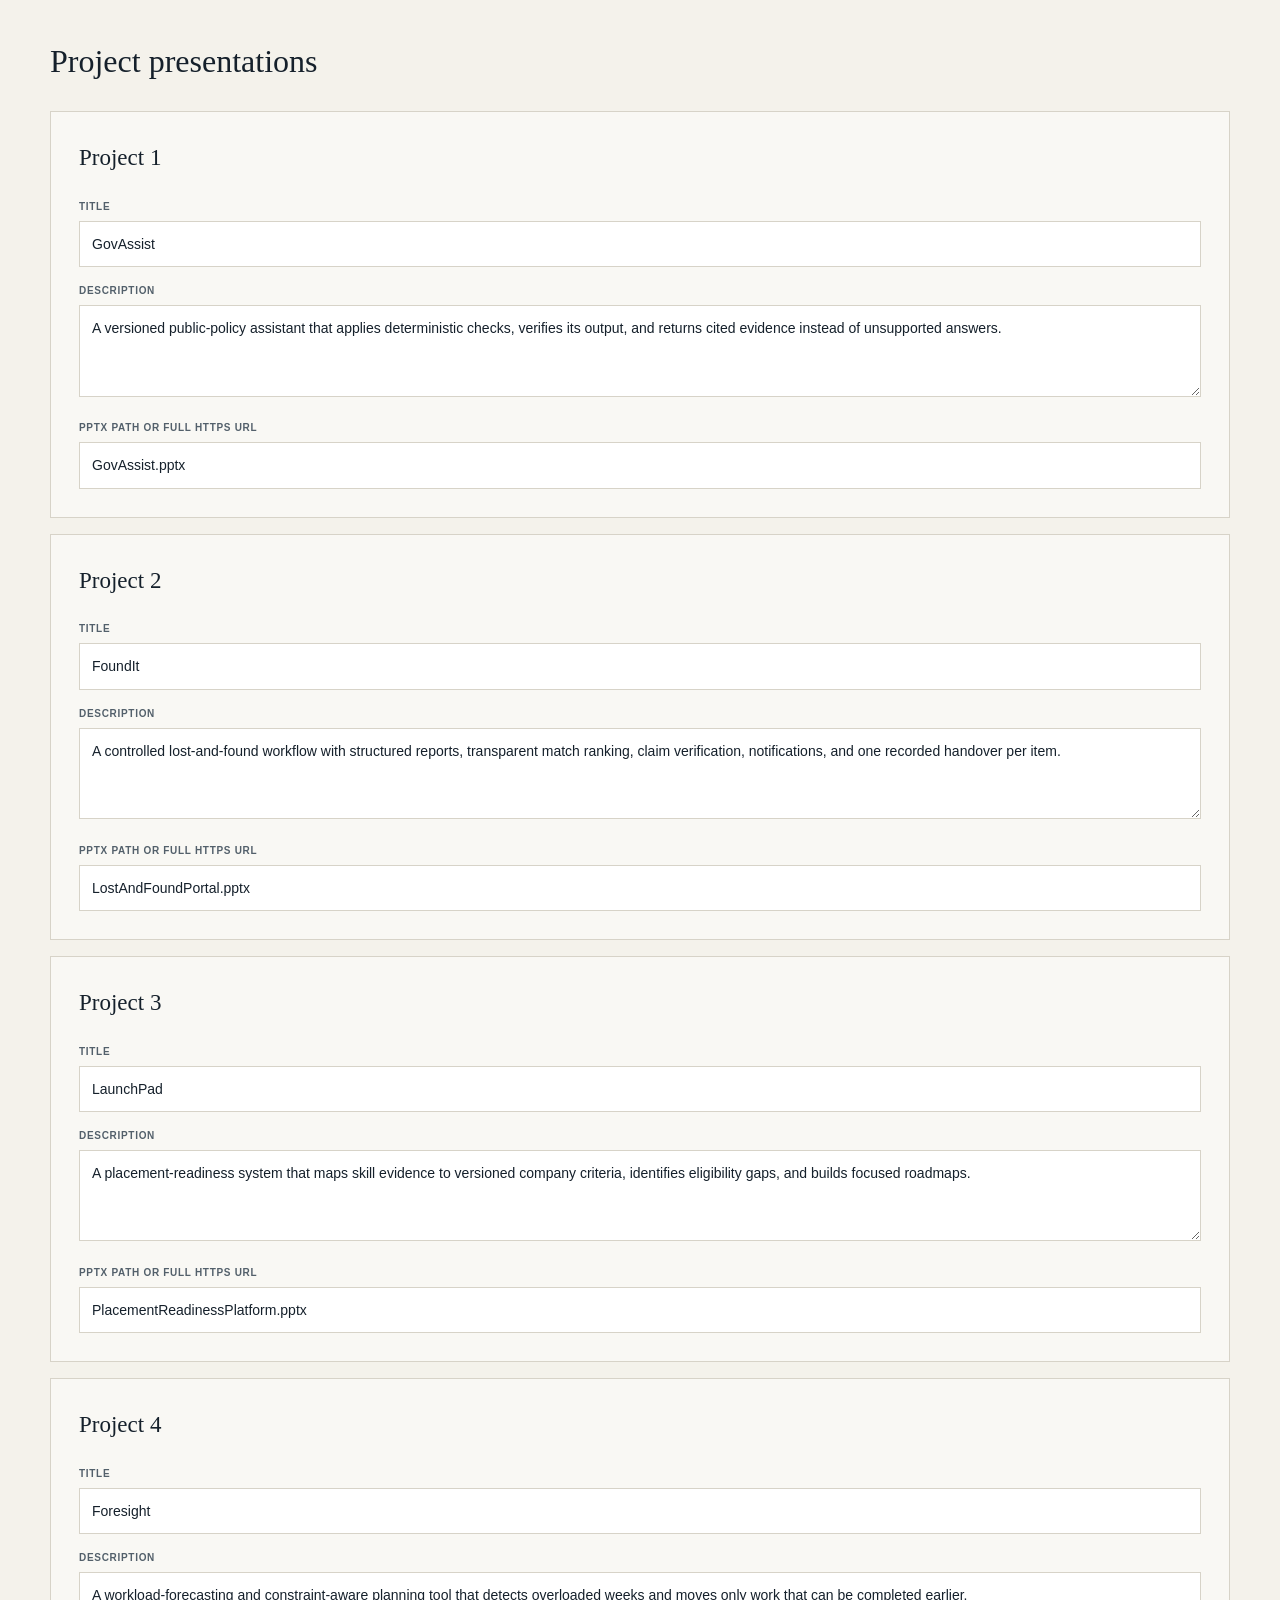
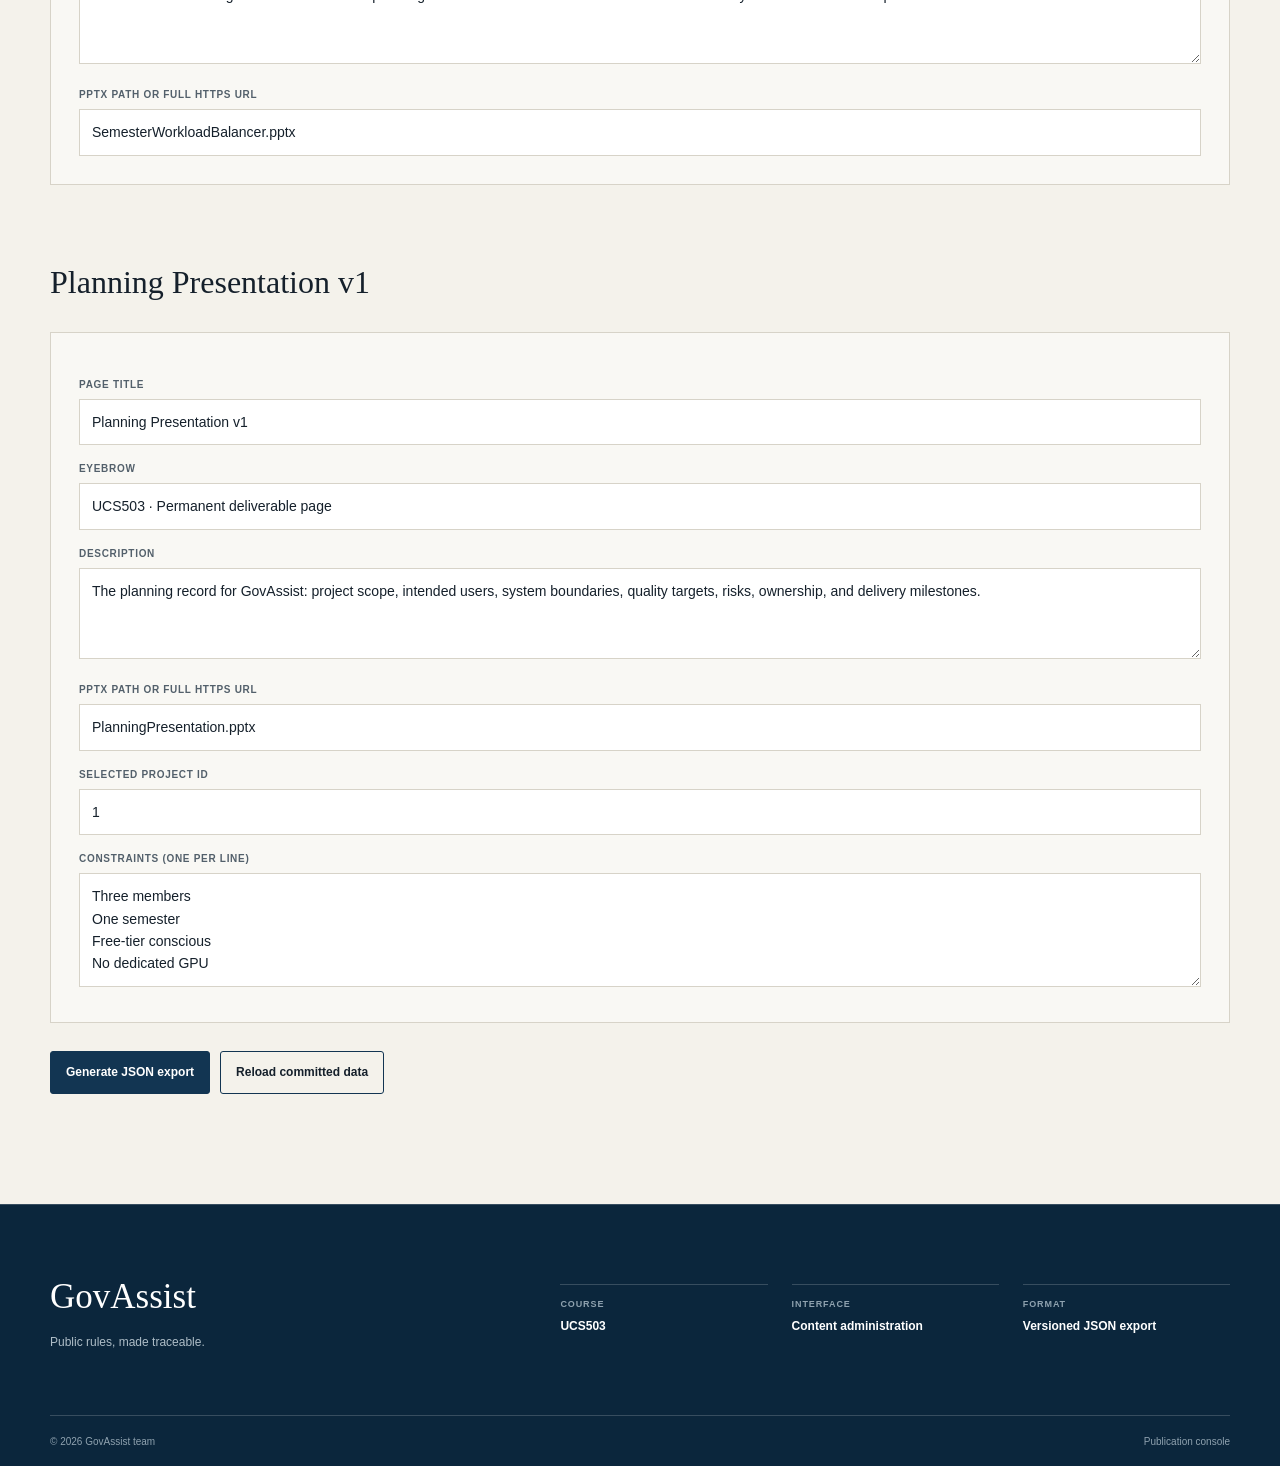
==== commit 1f5f0153: "Redesign GovAssist project frontend" ====
--- a/admin.html
+++ b/admin.html
@@ -1,72 +1,67 @@
 <!DOCTYPE html>
 <html lang="en">
 <head>
-<meta charset="UTF-8">
-<meta name="viewport" content="width=device-width, initial-scale=1.0">
-<title>Admin — Team Portfolio</title>
-<link rel="stylesheet" href="css/style.css">
+  <meta charset="UTF-8">
+  <meta name="viewport" content="width=device-width, initial-scale=1.0">
+  <meta name="description" content="GovAssist content publication console.">
+  <title>Publication console · GovAssist</title>
+  <link rel="stylesheet" href="css/style.css">
 </head>
 <body>
+  <header class="site-header">
+    <div class="nav-shell">
+      <a class="wordmark" href="index.html"><span class="wordmark-mark">GA</span><span class="wordmark-copy"><strong>GovAssist</strong><small>Public-rule decision support</small></span></a>
+      <button class="nav-toggle" type="button" aria-expanded="false" aria-controls="site-nav">Menu</button>
+      <nav class="site-nav" id="site-nav" aria-label="Primary navigation"><a href="index.html">Overview</a><a href="planning-presentation.html">Planning v1</a><a href="index.html#presentations">Presentations</a><a href="index.html#team">Team</a><a class="admin-link active" href="admin.html">Admin</a></nav>
+    </div>
+  </header>
 
-<header class="navbar">
-  <a class="brand" href="index.html">Team Project</a>
-  <nav>
-    <a href="index.html">Home</a>
-    <a href="members/member1.html">Member 1</a>
-    <a href="members/member2.html">Member 2</a>
-    <a href="members/member3.html">Member 3</a>
-    <a href="projects/project1.html">Project 1</a>
-    <a href="projects/project2.html">Project 2</a>
-    <a href="projects/project3.html">Project 3</a>
-    <a href="projects/project4.html">Project 4</a>
-    <a href="planning-presentation.html">Planning Presentation</a>
-    <a href="admin.html" class="active">Admin</a>
-  </nav>
-</header>
+  <main class="container admin-shell">
+    <header class="admin-header">
+      <p class="eyebrow">Content administration</p>
+      <h1>Publication console</h1>
+      <p>Edit the public metadata used across GovAssist, then export a complete replacement for the repository’s canonical JSON file.</p>
+    </header>
 
-<main class="container">
-  <p class="eyebrow">Repository content editor</p>
-  <h1>Edit site data</h1>
+    <div class="admin-notice">
+      <strong>Single source of truth</strong>
+      <p>All public pages fetch <code>data/team-data.json</code>. Generate the export below, replace that file in the repository, and commit it to publish a permanent version. Browser storage is not used.</p>
+    </div>
 
-  <div class="card admin-notice">
-    <strong>One source of truth</strong>
-    <p>
-      Every public page fetches <code>data/team-data.json</code>. Edit the fields below,
-      export the JSON, replace that file in the repository, and commit it to publish the changes.
-      Browser storage is not used as a hidden data source.
-    </p>
-  </div>
+    <form id="admin-form">
+      <h2 class="admin-section-title">Team members</h2>
+      <div id="members-fields"></div>
 
-  <form id="admin-form">
-    <h2 class="section-title">Team Members</h2>
-    <div id="members-fields"></div>
+      <h2 class="admin-section-title">Project presentations</h2>
+      <div id="projects-fields"></div>
 
-    <h2 class="section-title">Project Presentations</h2>
-    <div id="projects-fields"></div>
+      <h2 class="admin-section-title">Planning Presentation v1</h2>
+      <div id="planning-fields"></div>
 
-    <h2 class="section-title">Planning Presentation</h2>
-    <div id="planning-fields"></div>
+      <div class="button-row">
+        <button type="submit" class="btn">Generate JSON export</button>
+        <button type="button" id="reload-btn" class="btn btn-secondary">Reload committed data</button>
+      </div>
+    </form>
 
-    <div class="button-row">
-      <button type="submit" class="btn">Generate JSON export</button>
-      <button type="button" id="reload-btn" class="btn btn-secondary">Reload committed data</button>
-    </div>
-  </form>
+    <section id="export-output" class="export-output">
+      <p class="eyebrow">Repository export</p>
+      <h2 class="admin-section-title">Generated data/team-data.json</h2>
+      <textarea id="export-textarea" readonly class="export-textarea" aria-label="Generated JSON"></textarea>
+      <div class="button-row">
+        <button type="button" id="download-json-btn" class="btn">Download team-data.json</button>
+        <button type="button" id="copy-btn" class="btn btn-secondary">Copy JSON</button>
+      </div>
+    </section>
+  </main>
 
-  <section id="export-output" class="export-output">
-    <h2 class="section-title">Generated data/team-data.json</h2>
-    <p class="muted">Download this file and replace <code>data/team-data.json</code> in the repository.</p>
-    <textarea id="export-textarea" readonly class="export-textarea"></textarea>
-    <div class="button-row">
-      <button type="button" id="download-json-btn" class="btn">Download team-data.json</button>
-      <button type="button" id="copy-btn" class="btn btn-secondary">Copy JSON</button>
-    </div>
-  </section>
-</main>
+  <footer class="site-footer">
+    <div class="container footer-main"><div class="footer-brand"><h2>GovAssist</h2><p>Public rules, made traceable.</p></div><div class="footer-meta"><div><span>Course</span><strong>UCS503</strong></div><div><span>Interface</span><strong>Content administration</strong></div><div><span>Format</span><strong>Versioned JSON export</strong></div></div></div>
+    <div class="container footer-bottom"><span>© 2026 GovAssist team</span><span>Publication console</span></div>
+  </footer>
 
-<footer>&copy; 2026 Team Project. Built for our group assignment.</footer>
-
-<script src="js/data.js"></script>
-<script src="js/admin.js"></script>
+  <script src="js/data.js"></script>
+  <script src="js/admin.js"></script>
+  <script src="js/site.js"></script>
 </body>
 </html>
--- a/css/style.css
+++ b/css/style.css
@@ -1,643 +1,1837 @@
 :root {
-  --bg: #0d1117;
-  --bg-alt: #131a24;
-  --card: #161d29;
-  --card-solid: #161d29;
-  --accent: #2563eb;
-  --accent-light: #3b82f6;
-  --accent2: #14b8a6;
-  --text: #e6e9ef;
-  --text-dim: #8b94a3;
-  --border: #232b38;
-  --radius: 10px;
-  --max-width: 1100px;
-}
-
-* { box-sizing: border-box; }
-
-html { scroll-behavior: smooth; }
+  --paper: #f4f2eb;
+  --paper-deep: #ebe8de;
+  --surface: #ffffff;
+  --ink: #15202b;
+  --ink-soft: #53606b;
+  --navy: #123552;
+  --navy-deep: #0b263c;
+  --teal: #1f6f78;
+  --amber: #bd6a2c;
+  --line: #d7d3c8;
+  --line-dark: rgba(255, 255, 255, 0.18);
+  --radius: 3px;
+  --container: 1180px;
+  --header-height: 74px;
+  --serif: "Iowan Old Style", "Palatino Linotype", "Book Antiqua", Georgia, serif;
+  --sans: Inter, ui-sans-serif, -apple-system, BlinkMacSystemFont, "Segoe UI", sans-serif;
+}
+
+* {
+  box-sizing: border-box;
+}
+
+html {
+  scroll-behavior: smooth;
+}
 
 body {
   margin: 0;
-  font-family: "Segoe UI", system-ui, -apple-system, sans-serif;
-  background: var(--bg);
-  color: var(--text);
-  min-height: 100vh;
+  background: var(--paper);
+  color: var(--ink);
+  font-family: var(--sans);
+  font-size: 16px;
   line-height: 1.6;
-}
-
-a { color: var(--accent-light); text-decoration: none; }
-a:hover { color: var(--accent2); text-decoration: underline; }
-
-img { max-width: 100%; display: block; }
-
-/* Navbar */
-.navbar {
+  -webkit-font-smoothing: antialiased;
+}
+
+body::selection {
+  background: #d9e5e5;
+}
+
+img,
+iframe {
+  display: block;
+  max-width: 100%;
+}
+
+a {
+  color: inherit;
+  text-decoration: none;
+}
+
+button,
+input,
+textarea {
+  font: inherit;
+}
+
+h1,
+h2,
+h3,
+p {
+  margin-top: 0;
+}
+
+.container {
+  width: min(100% - 48px, var(--container));
+  margin-inline: auto;
+}
+
+.site-header {
   position: sticky;
   top: 0;
-  z-index: 100;
+  z-index: 50;
+  height: var(--header-height);
+  border-bottom: 1px solid var(--line);
+  background: rgba(244, 242, 235, 0.96);
+  backdrop-filter: blur(12px);
+}
+
+.nav-shell {
+  width: min(100% - 48px, var(--container));
+  height: 100%;
+  margin-inline: auto;
   display: flex;
   align-items: center;
   justify-content: space-between;
-  padding: 1rem 2rem;
-  background: rgba(13, 17, 23, 0.85);
-  backdrop-filter: blur(10px);
-  border-bottom: 1px solid var(--border);
+  gap: 32px;
+}
+
+.wordmark {
+  display: inline-flex;
+  align-items: center;
+  gap: 11px;
+  flex: 0 0 auto;
+}
+
+.wordmark-mark {
+  width: 36px;
+  height: 36px;
+  display: grid;
+  place-items: center;
+  background: var(--navy);
+  color: #fff;
+  font-size: 12px;
+  font-weight: 800;
+  letter-spacing: -0.02em;
+}
+
+.wordmark-copy {
+  display: grid;
+  line-height: 1.1;
+}
+
+.wordmark-copy strong {
+  font-size: 15px;
+  letter-spacing: -0.02em;
+}
+
+.wordmark-copy small {
+  margin-top: 4px;
+  color: var(--ink-soft);
+  font-size: 10px;
+  font-weight: 600;
+  letter-spacing: 0.08em;
+  text-transform: uppercase;
+}
+
+.site-nav {
+  display: flex;
+  align-items: center;
+  gap: 29px;
+}
+
+.site-nav a {
+  position: relative;
+  color: var(--ink-soft);
+  font-size: 13px;
+  font-weight: 650;
+}
+
+.site-nav a::after {
+  content: "";
+  position: absolute;
+  right: 0;
+  bottom: -8px;
+  left: 0;
+  height: 1px;
+  background: var(--navy);
+  transform: scaleX(0);
+  transform-origin: left;
+  transition: transform 160ms ease;
+}
+
+.site-nav a:hover,
+.site-nav a.active {
+  color: var(--ink);
+}
+
+.site-nav a:hover::after,
+.site-nav a.active::after {
+  transform: scaleX(1);
+}
+
+.site-nav .admin-link {
+  padding: 9px 13px;
+  border: 1px solid var(--line);
+  color: var(--ink);
+}
+
+.site-nav .admin-link::after {
+  display: none;
+}
+
+.site-nav .admin-link:hover {
+  border-color: var(--navy);
+}
+
+.nav-toggle {
+  display: none;
+  padding: 8px 0;
+  border: 0;
+  background: transparent;
+  color: var(--ink);
+  font-size: 13px;
+  font-weight: 700;
+  cursor: pointer;
+}
+
+.eyebrow {
+  margin: 0 0 18px;
+  color: var(--teal);
+  font-size: 11px;
+  font-weight: 800;
+  letter-spacing: 0.14em;
+  text-transform: uppercase;
+}
+
+.eyebrow.light {
+  color: #9bc5c7;
+}
+
+.display-title {
+  max-width: 830px;
+  margin: 0;
+  font-family: var(--serif);
+  font-size: clamp(54px, 7.2vw, 96px);
+  font-weight: 500;
+  letter-spacing: -0.055em;
+  line-height: 0.98;
+}
+
+.display-title em {
+  color: var(--teal);
+  font-style: normal;
+}
+
+.home-hero {
+  min-height: 650px;
+  display: grid;
+  grid-template-columns: minmax(0, 1.7fr) minmax(280px, 0.72fr);
+  gap: 72px;
+  align-items: center;
+  padding-top: 74px;
+  padding-bottom: 74px;
+}
+
+.hero-lead {
+  max-width: 650px;
+  margin: 30px 0 0;
+  color: var(--ink-soft);
+  font-size: clamp(17px, 2vw, 21px);
+  line-height: 1.55;
+}
+
+.hero-actions {
+  display: flex;
   flex-wrap: wrap;
-  gap: 0.5rem;
-}
-
-.navbar .brand {
+  gap: 12px;
+  margin-top: 34px;
+}
+
+.button {
+  min-height: 44px;
+  display: inline-flex;
+  align-items: center;
+  justify-content: center;
+  gap: 18px;
+  padding: 10px 16px;
+  border: 1px solid var(--navy);
+  border-radius: var(--radius);
+  background: var(--navy);
+  color: #fff;
+  font-size: 13px;
   font-weight: 700;
-  font-size: 1.2rem;
-  color: var(--text);
-  text-decoration: none;
-  letter-spacing: 0.01em;
-}
-
-.navbar .brand::before {
-  content: "";
-  display: inline-block;
-  width: 8px;
-  height: 8px;
-  border-radius: 50%;
-  background: var(--accent2);
-  margin-right: 0.5rem;
-}
-
-.navbar nav {
+  cursor: pointer;
+  transition: background 150ms ease, color 150ms ease;
+}
+
+.button:hover {
+  background: var(--navy-deep);
+}
+
+.button-secondary {
+  background: transparent;
+  color: var(--ink);
+}
+
+.button-secondary:hover {
+  background: var(--surface);
+}
+
+.button-light {
+  border-color: rgba(255, 255, 255, 0.55);
+  background: transparent;
+  color: #fff;
+}
+
+.button-light:hover {
+  border-color: #fff;
+  background: #fff;
+  color: var(--navy);
+}
+
+.hero-brief {
+  align-self: stretch;
   display: flex;
-  gap: 1.15rem;
-  flex-wrap: wrap;
-}
-
-.navbar nav a {
-  color: var(--text-dim);
-  font-size: 0.9rem;
-  font-weight: 500;
-  padding: 0.3rem 0;
-  border-bottom: 2px solid transparent;
-}
-
-.navbar nav a:hover,
-.navbar nav a.active {
-  color: var(--text);
-  text-decoration: none;
-  border-bottom: 2px solid var(--accent);
-}
-
-/* Layout */
-.container {
-  max-width: var(--max-width);
-  margin: 0 auto;
-  padding: 2.5rem 1.5rem 4rem;
-}
-
-.hero {
-  text-align: center;
-  padding: 4.5rem 1.5rem 3.5rem;
-  border-bottom: 1px solid var(--border);
-  background:
-    radial-gradient(circle at 50% 0%, rgba(37, 99, 235, 0.15), transparent 60%);
-}
-
-.hero h1 {
-  font-size: 2.6rem;
-  font-weight: 700;
-  margin-bottom: 0.5rem;
-  background: linear-gradient(90deg, var(--accent-light), var(--accent2));
-  -webkit-background-clip: text;
-  background-clip: text;
-  color: transparent;
-}
-
-.hero p {
-  color: var(--text-dim);
-  font-size: 1.05rem;
-  max-width: 600px;
-  margin: 0 auto;
-}
-
-.eyebrow {
-  margin: 0 0 0.5rem;
-  color: var(--accent2);
-  font-size: 0.78rem;
-  font-weight: 700;
+  flex-direction: column;
+  justify-content: center;
+  padding-left: 32px;
+  border-left: 1px solid var(--line);
+}
+
+.hero-brief-label {
+  margin-bottom: 34px;
+  color: var(--ink-soft);
+  font-size: 11px;
+  font-weight: 800;
   letter-spacing: 0.12em;
   text-transform: uppercase;
 }
 
-.hero .eyebrow {
-  color: var(--accent2);
-  font-size: 0.78rem;
-}
-
-.hero-action {
-  margin-top: 1.5rem;
-}
-
-.muted,
-.project-description {
-  color: var(--text-dim);
-}
-
-.project-description {
-  max-width: 760px;
-}
-
-.centered {
-  text-align: center;
-}
-
-h2.section-title {
-  font-size: 1.4rem;
-  font-weight: 600;
-  margin: 3rem 0 1.5rem;
-  padding-bottom: 0.6rem;
-  border-bottom: 1px solid var(--border);
-  position: relative;
-}
-
-h2.section-title::after {
-  content: "";
-  position: absolute;
-  left: 0;
-  bottom: -1px;
-  width: 48px;
-  height: 2px;
-  background: var(--accent2);
-}
-
-.compact-title {
-  margin-top: 0;
-}
-
-.no-top-margin {
-  margin-top: 0 !important;
-}
-
-/* Grid of cards */
-.grid {
-  display: grid;
-  grid-template-columns: repeat(auto-fit, minmax(230px, 1fr));
-  gap: 1.5rem;
-}
-
-.card {
-  background: var(--card);
-  border: 1px solid var(--border);
-  border-radius: var(--radius);
-  padding: 1.75rem;
-  transition: transform 0.15s ease, box-shadow 0.15s ease, border-color 0.15s ease;
-}
-
-.card:hover {
-  transform: translateY(-3px);
-  border-color: var(--accent);
-  box-shadow: 0 12px 28px -12px rgba(37, 99, 235, 0.35);
-}
-
-.card h3 {
-  margin-top: 0;
-  font-size: 1.15rem;
-}
-
-.card p {
-  color: var(--text-dim);
-  font-size: 0.95rem;
-}
-
-.avatar {
-  width: 90px;
-  height: 90px;
-  border-radius: 50%;
-  background: linear-gradient(135deg, var(--accent), var(--accent2));
+.hero-brief h2 {
+  margin: 0 0 14px;
+  font-family: var(--serif);
+  font-size: 34px;
+  font-weight: 500;
+  letter-spacing: -0.03em;
+  line-height: 1.05;
+}
+
+.hero-brief > p {
+  color: var(--ink-soft);
+  font-size: 14px;
+}
+
+.brief-meta {
+  margin: 28px 0 0;
+  padding: 0;
+  list-style: none;
+  border-top: 1px solid var(--line);
+}
+
+.brief-meta li {
+  display: flex;
+  justify-content: space-between;
+  gap: 20px;
+  padding: 12px 0;
+  border-bottom: 1px solid var(--line);
+  font-size: 12px;
+}
+
+.brief-meta span:first-child {
+  color: var(--ink-soft);
+}
+
+.system-strip {
+  border-top: 1px solid var(--line);
+  border-bottom: 1px solid var(--line);
+  background: var(--surface);
+}
+
+.system-strip-inner {
+  min-height: 114px;
+  display: grid;
+  grid-template-columns: 180px repeat(5, 1fr);
+  align-items: stretch;
+}
+
+.system-strip-title,
+.system-step {
   display: flex;
   align-items: center;
+  border-right: 1px solid var(--line);
+}
+
+.system-strip-title {
+  font-family: var(--serif);
+  font-size: 19px;
+}
+
+.system-step {
   justify-content: center;
-  font-size: 1.8rem;
-  font-weight: 600;
-  color: white;
-  margin: 0 auto 1rem;
-}
-
-.tag-list {
+  gap: 10px;
+  padding: 20px;
+  color: var(--ink-soft);
+  font-size: 12px;
+  font-weight: 700;
+}
+
+.system-step:last-child {
+  border-right: 0;
+}
+
+.system-step span {
+  color: var(--amber);
+  font-size: 10px;
+  letter-spacing: 0.08em;
+}
+
+.section-block {
+  padding: 104px 0;
+  border-top: 1px solid var(--line);
+}
+
+.section-block:first-child {
+  border-top: 0;
+}
+
+.section-header {
+  display: grid;
+  grid-template-columns: minmax(220px, 0.65fr) minmax(0, 1.35fr);
+  gap: 72px;
+  margin-bottom: 56px;
+}
+
+.section-number {
+  color: var(--ink-soft);
+  font-size: 11px;
+  font-weight: 800;
+  letter-spacing: 0.12em;
+}
+
+.section-title {
+  max-width: 760px;
+  margin: 0;
+  font-family: var(--serif);
+  font-size: clamp(36px, 5vw, 58px);
+  font-weight: 500;
+  letter-spacing: -0.045em;
+  line-height: 1.04;
+}
+
+.section-intro {
+  max-width: 620px;
+  margin: 22px 0 0;
+  color: var(--ink-soft);
+  font-size: 17px;
+}
+
+.build-grid {
+  display: grid;
+  grid-template-columns: 1fr 1fr;
+  gap: 80px;
+}
+
+.build-statement {
+  font-family: var(--serif);
+  font-size: clamp(29px, 3.6vw, 44px);
+  letter-spacing: -0.035em;
+  line-height: 1.2;
+}
+
+.build-list {
+  margin: 0;
+  padding: 0;
+  list-style: none;
+  counter-reset: feature;
+}
+
+.build-list li {
+  counter-increment: feature;
+  display: grid;
+  grid-template-columns: 38px 1fr;
+  gap: 18px;
+  padding: 21px 0;
+  border-top: 1px solid var(--line);
+}
+
+.build-list li::before {
+  content: "0" counter(feature);
+  color: var(--teal);
+  font-size: 11px;
+  font-weight: 800;
+  letter-spacing: 0.08em;
+}
+
+.build-list strong {
+  display: block;
+  margin-bottom: 4px;
+  font-size: 15px;
+}
+
+.build-list p {
+  margin: 0;
+  color: var(--ink-soft);
+  font-size: 14px;
+}
+
+.selected-band {
+  background: var(--navy);
+  color: #fff;
+}
+
+.selected-band-inner {
+  display: grid;
+  grid-template-columns: 1fr 1.6fr auto;
+  gap: 48px;
+  align-items: center;
+  padding-top: 62px;
+  padding-bottom: 62px;
+}
+
+.selected-band h2 {
+  margin: 0;
+  font-family: var(--serif);
+  font-size: 46px;
+  font-weight: 500;
+  letter-spacing: -0.04em;
+}
+
+.selected-band p {
+  margin: 0;
+  color: #cad5dc;
+  font-size: 15px;
+}
+
+.people-list,
+.proposal-list {
+  border-top: 1px solid var(--line);
+}
+
+.person-row {
+  min-height: 112px;
+  display: grid;
+  grid-template-columns: 55px 48px 1fr auto;
+  align-items: center;
+  gap: 24px;
+  border-bottom: 1px solid var(--line);
+}
+
+.person-index {
+  color: var(--ink-soft);
+  font-size: 10px;
+  font-weight: 800;
+  letter-spacing: 0.08em;
+}
+
+.person-monogram {
+  width: 48px;
+  height: 48px;
+  display: grid;
+  place-items: center;
+  border: 1px solid var(--navy);
+  color: var(--navy);
+  font-family: var(--serif);
+  font-size: 17px;
+}
+
+.person-copy h3 {
+  margin: 0;
+  font-family: var(--serif);
+  font-size: 24px;
+  font-weight: 500;
+}
+
+.person-copy p {
+  margin: 2px 0 0;
+  color: var(--ink-soft);
+  font-size: 13px;
+}
+
+.text-link {
+  display: inline-flex;
+  gap: 12px;
+  align-items: center;
+  color: var(--navy);
+  font-size: 12px;
+  font-weight: 800;
+}
+
+.proposal-row {
+  min-height: 190px;
+  display: grid;
+  grid-template-columns: 90px 1fr 52px;
+  gap: 28px;
+  align-items: center;
+  padding: 28px 0;
+  border-bottom: 1px solid var(--line);
+}
+
+.proposal-selected {
+  border-top: 3px solid var(--teal);
+}
+
+.proposal-number {
+  align-self: start;
+  padding-top: 6px;
+  color: var(--ink-soft);
+  font-family: var(--serif);
+  font-size: 30px;
+}
+
+.proposal-meta {
   display: flex;
   flex-wrap: wrap;
-  gap: 0.5rem;
-  margin-top: 1rem;
-}
-
-.tag {
-  background: rgba(37, 99, 235, 0.12);
-  color: var(--accent-light);
-  border: 1px solid rgba(37, 99, 235, 0.3);
-  padding: 0.3rem 0.75rem;
-  border-radius: 4px;
-  font-size: 0.85rem;
-}
-
-/* Skill bars */
-.skill {
-  margin-bottom: 1rem;
-}
-
-.skill-label {
-  display: flex;
-  justify-content: space-between;
-  font-size: 0.9rem;
-  margin-bottom: 0.35rem;
-  color: var(--text-dim);
-}
-
-.skill-bar {
-  height: 8px;
-  background: var(--border);
-  border-radius: 4px;
-  overflow: hidden;
-}
-
-.skill-bar-fill {
-  height: 100%;
-  background: linear-gradient(90deg, var(--accent), var(--accent2));
-  border-radius: 4px;
-}
-
-/* Profile page layout */
-.profile-header {
+  gap: 16px;
+  margin-bottom: 10px;
+  color: var(--teal);
+  font-size: 10px;
+  font-weight: 800;
+  letter-spacing: 0.1em;
+  text-transform: uppercase;
+}
+
+.proposal-meta span + span::before {
+  content: "·";
+  margin-right: 16px;
+  color: var(--line);
+}
+
+.proposal-copy h3 {
+  margin: 0;
+  font-family: var(--serif);
+  font-size: 34px;
+  font-weight: 500;
+  letter-spacing: -0.03em;
+}
+
+.proposal-copy > p {
+  max-width: 720px;
+  margin: 10px 0 0;
+  color: var(--ink-soft);
+  font-size: 14px;
+}
+
+.round-link {
+  width: 48px;
+  height: 48px;
+  display: grid;
+  place-items: center;
+  border: 1px solid var(--line);
+  border-radius: 50%;
+  font-size: 18px;
+  transition: border-color 150ms ease, background 150ms ease;
+}
+
+.round-link:hover {
+  border-color: var(--navy);
+  background: var(--surface);
+}
+
+.site-footer {
+  border-top: 1px solid var(--line-dark);
+  background: var(--navy-deep);
+  color: #fff;
+}
+
+.footer-main {
+  min-height: 210px;
+  display: grid;
+  grid-template-columns: 1fr 1.5fr;
+  gap: 64px;
+  align-items: center;
+}
+
+.footer-brand h2 {
+  margin: 0;
+  font-family: var(--serif);
+  font-size: 35px;
+  font-weight: 500;
+}
+
+.footer-brand p {
+  margin: 8px 0 0;
+  color: #aebdc7;
+  font-size: 12px;
+}
+
+.footer-meta {
+  display: grid;
+  grid-template-columns: repeat(3, 1fr);
+  gap: 24px;
+}
+
+.footer-meta div {
+  padding-top: 12px;
+  border-top: 1px solid var(--line-dark);
+}
+
+.footer-meta span {
+  display: block;
+  color: #8fa2af;
+  font-size: 9px;
+  font-weight: 800;
+  letter-spacing: 0.1em;
+  text-transform: uppercase;
+}
+
+.footer-meta strong {
+  display: block;
+  margin-top: 6px;
+  font-size: 12px;
+  font-weight: 600;
+}
+
+.footer-bottom {
+  min-height: 52px;
   display: flex;
   align-items: center;
-  gap: 2rem;
-  flex-wrap: wrap;
-  margin-bottom: 2rem;
-  padding-bottom: 2rem;
-  border-bottom: 1px solid var(--border);
-}
-
-.profile-header .avatar {
-  width: 120px;
-  height: 120px;
-  font-size: 2.5rem;
-  margin: 0;
-  flex-shrink: 0;
-}
-
-.profile-header h1 {
-  margin: 0 0 0.35rem;
-}
-
-.profile-header .role {
-  color: var(--accent2);
-  font-weight: 600;
-}
-
-.profile-facts {
-  display: grid;
-  gap: 0.75rem;
-  margin: 1.5rem 0 0;
-}
-
-.profile-facts div {
-  padding: 1rem;
-  background: var(--bg-alt);
-  border: 1px solid var(--border);
-  border-radius: 8px;
-}
-
-.profile-facts dt {
-  color: var(--accent2);
-  font-size: 0.78rem;
-  font-weight: 700;
-  letter-spacing: 0.06em;
+  justify-content: space-between;
+  border-top: 1px solid var(--line-dark);
+  color: #8fa2af;
+  font-size: 10px;
+}
+
+/* Internal page hero */
+.page-hero {
+  padding: 92px 0 72px;
+  border-bottom: 1px solid var(--line);
+}
+
+.page-hero-grid {
+  display: grid;
+  grid-template-columns: minmax(0, 1.5fr) minmax(250px, 0.55fr);
+  gap: 80px;
+  align-items: end;
+}
+
+.page-title {
+  margin: 0;
+  font-family: var(--serif);
+  font-size: clamp(54px, 8vw, 92px);
+  font-weight: 500;
+  letter-spacing: -0.055em;
+  line-height: 0.98;
+}
+
+.page-lead {
+  max-width: 760px;
+  margin: 26px 0 0;
+  color: var(--ink-soft);
+  font-size: 18px;
+}
+
+.page-meta {
+  margin: 0;
+  padding: 0;
+  list-style: none;
+  border-top: 1px solid var(--line);
+}
+
+.page-meta li {
+  display: grid;
+  grid-template-columns: 90px 1fr;
+  gap: 16px;
+  padding: 13px 0;
+  border-bottom: 1px solid var(--line);
+  font-size: 12px;
+}
+
+.page-meta span:first-child {
+  color: var(--ink-soft);
+}
+
+.status-label {
+  display: inline-flex;
+  align-items: center;
+  gap: 7px;
+  width: fit-content;
+  margin-bottom: 22px;
+  color: var(--ink-soft);
+  font-size: 10px;
+  font-weight: 800;
+  letter-spacing: 0.1em;
   text-transform: uppercase;
 }
 
-.profile-facts dd {
-  margin: 0.3rem 0 0;
-  color: var(--text-dim);
-}
-
-.two-col {
-  display: grid;
-  grid-template-columns: 1fr 1fr;
-  gap: 2rem;
-}
-
-@media (max-width: 700px) {
-  .two-col { grid-template-columns: 1fr; }
-}
-
-ul.plain {
-  list-style: none;
-  padding: 0;
-  margin: 0;
-}
-
-ul.plain li {
-  padding: 0.5rem 0;
-  border-bottom: 1px solid var(--border);
-  color: var(--text-dim);
-}
-
-/* Project pages */
+.status-label::before {
+  content: "";
+  width: 7px;
+  height: 7px;
+  border-radius: 50%;
+  background: var(--amber);
+}
+
+.status-label.status-selected::before {
+  background: var(--teal);
+}
+
+.decision-note {
+  display: grid;
+  grid-template-columns: 170px 1fr;
+  gap: 48px;
+  padding: 34px 0;
+  border-bottom: 1px solid var(--line);
+}
+
+.decision-note span {
+  color: var(--teal);
+  font-size: 10px;
+  font-weight: 800;
+  letter-spacing: 0.1em;
+  text-transform: uppercase;
+}
+
+.decision-note p {
+  max-width: 760px;
+  margin: 0;
+  font-family: var(--serif);
+  font-size: 24px;
+  line-height: 1.35;
+}
+
+.presentation-section {
+  padding: 76px 0 104px;
+}
+
+.presentation-heading {
+  display: flex;
+  align-items: end;
+  justify-content: space-between;
+  gap: 24px;
+  margin-bottom: 26px;
+}
+
+.presentation-heading h2 {
+  margin: 0;
+  font-family: var(--serif);
+  font-size: 38px;
+  font-weight: 500;
+  letter-spacing: -0.035em;
+}
+
 .embed-wrapper {
   position: relative;
   width: 100%;
-  padding-top: 60%;
-  background: var(--card-solid);
-  border: 1px solid var(--border);
-  border-radius: var(--radius);
+  padding-top: 58%;
   overflow: hidden;
-  margin: 1.5rem 0;
-}
-
-.embed-wrapper iframe {
-  position: absolute;
-  top: 0;
-  left: 0;
-  width: 100%;
-  height: 100%;
-  border: 0;
-}
-
+  border: 1px solid var(--line);
+  background: var(--paper-deep);
+}
+
+.embed-wrapper iframe,
 .embed-placeholder {
   position: absolute;
   inset: 0;
+  width: 100%;
+  height: 100%;
+}
+
+.embed-wrapper iframe {
+  border: 0;
+}
+
+.embed-placeholder {
+  display: grid;
+  place-content: center;
+  justify-items: center;
+  padding: 30px;
+  text-align: center;
+}
+
+.embed-placeholder strong {
+  font-family: var(--serif);
+  font-size: 25px;
+  font-weight: 500;
+}
+
+.embed-placeholder p {
+  max-width: 540px;
+  margin: 10px 0 0;
+  color: var(--ink-soft);
+  font-size: 13px;
+}
+
+.document-mark {
+  margin-bottom: 18px;
+  padding: 5px 8px;
+  border: 1px solid var(--line);
+  color: var(--amber);
+  font-size: 9px;
+  font-weight: 800;
+  letter-spacing: 0.1em;
+}
+
+/* Member pages */
+.member-hero {
+  padding: 100px 0 78px;
+  border-bottom: 1px solid var(--line);
+}
+
+.member-heading {
+  display: grid;
+  grid-template-columns: 110px 1fr;
+  gap: 52px;
+  align-items: end;
+}
+
+.member-monogram {
+  width: 110px;
+  height: 110px;
+  display: grid;
+  place-items: center;
+  border: 1px solid var(--navy);
+  color: var(--navy);
+  font-family: var(--serif);
+  font-size: 38px;
+}
+
+.member-heading h1 {
+  margin: 0;
+  font-family: var(--serif);
+  font-size: clamp(58px, 8vw, 90px);
+  font-weight: 500;
+  letter-spacing: -0.055em;
+  line-height: 0.95;
+}
+
+.member-role {
+  margin: 16px 0 0;
+  color: var(--teal);
+  font-size: 13px;
+  font-weight: 750;
+}
+
+.member-content {
+  display: grid;
+  grid-template-columns: minmax(0, 1.1fr) minmax(300px, 0.9fr);
+  gap: 100px;
+  padding-top: 88px;
+  padding-bottom: 110px;
+}
+
+.member-bio {
+  font-family: var(--serif);
+  font-size: clamp(28px, 3.4vw, 42px);
+  letter-spacing: -0.03em;
+  line-height: 1.28;
+}
+
+.profile-facts {
+  margin-top: 58px;
+}
+
+.profile-facts > div {
+  display: grid;
+  grid-template-columns: 130px 1fr;
+  gap: 28px;
+  padding: 18px 0;
+  border-top: 1px solid var(--line);
+}
+
+.profile-facts dt {
+  color: var(--ink-soft);
+  font-size: 10px;
+  font-weight: 800;
+  letter-spacing: 0.1em;
+  text-transform: uppercase;
+}
+
+.profile-facts dd {
+  margin: 0;
+  font-size: 14px;
+}
+
+.skills-panel {
+  padding-left: 32px;
+  border-left: 1px solid var(--line);
+}
+
+.skills-panel h2 {
+  margin: 0 0 30px;
+  font-family: var(--serif);
+  font-size: 32px;
+  font-weight: 500;
+}
+
+.skill-row {
+  padding: 18px 0;
+  border-top: 1px solid var(--line);
+}
+
+.skill-heading {
   display: flex;
-  flex-direction: column;
+  justify-content: space-between;
+  gap: 20px;
+  margin-bottom: 12px;
+  font-size: 12px;
+  font-weight: 700;
+}
+
+.skill-heading span:last-child {
+  color: var(--ink-soft);
+  font-variant-numeric: tabular-nums;
+}
+
+.skill-track {
+  height: 2px;
+  background: var(--line);
+}
+
+.skill-track span {
+  display: block;
+  height: 100%;
+  background: var(--teal);
+}
+
+/* Planning page */
+.planning-hero {
+  background: var(--navy);
+  color: #fff;
+}
+
+.planning-hero-inner {
+  min-height: 620px;
+  display: grid;
+  grid-template-columns: minmax(0, 1.55fr) minmax(290px, 0.6fr);
+  gap: 84px;
   align-items: center;
-  justify-content: center;
-  color: var(--text-dim);
-  text-align: center;
-  padding: 2rem;
-  gap: 0.75rem;
-}
-
-.btn {
-  display: inline-block;
-  background: var(--accent);
-  color: white;
-  padding: 0.6rem 1.4rem;
-  border-radius: 6px;
-  font-weight: 600;
-  font-size: 0.9rem;
-  border: none;
-  cursor: pointer;
-  transition: background 0.15s ease, transform 0.15s ease;
-}
-
-.btn:hover {
-  background: var(--accent-light);
-  transform: translateY(-1px);
-  text-decoration: none;
-}
-
-.btn-secondary {
-  background: var(--card);
-  border: 1px solid var(--border);
-  color: var(--text);
-}
-
-.btn-secondary:hover {
-  background: var(--bg-alt);
-  border-color: var(--accent);
-}
-
-/* Planning presentation */
-.planning-hero {
-  border-bottom: 1px solid var(--border);
-  background:
-    radial-gradient(circle at 16% 20%, rgba(20, 184, 166, 0.14), transparent 32%),
-    radial-gradient(circle at 82% 0%, rgba(37, 99, 235, 0.2), transparent 38%),
-    var(--bg-alt);
-}
-
-.planning-hero-inner {
-  display: grid;
-  grid-template-columns: minmax(0, 1.6fr) minmax(260px, 0.7fr);
-  align-items: end;
-  gap: 3rem;
-  padding-top: 4.5rem;
-  padding-bottom: 4.5rem;
-}
-
-.planning-hero h1 {
-  margin: 0;
-  font-size: clamp(2.5rem, 7vw, 5.5rem);
-  line-height: 0.98;
-  letter-spacing: -0.045em;
-}
-
-.planning-lead {
-  max-width: 720px;
-  margin: 1.25rem 0 0;
-  color: var(--text-dim);
-  font-size: 1.08rem;
-}
-
-.selection-card {
-  padding: 1.5rem;
-  border: 1px solid rgba(20, 184, 166, 0.35);
-  border-radius: var(--radius);
-  background: rgba(13, 17, 23, 0.72);
-  box-shadow: 0 24px 60px -36px rgba(20, 184, 166, 0.75);
-}
-
-.selection-card span {
-  color: var(--accent2);
-  font-size: 0.76rem;
+  padding-top: 78px;
+  padding-bottom: 78px;
+}
+
+.planning-hero .page-title {
+  max-width: 770px;
+}
+
+.planning-hero .page-lead {
+  color: #c5d1d9;
+}
+
+.planning-meta {
+  border-top-color: var(--line-dark);
+}
+
+.planning-meta li {
+  border-bottom-color: var(--line-dark);
+}
+
+.planning-meta span:first-child {
+  color: #9fb0bc;
+}
+
+.plan-tags {
+  display: flex;
+  flex-wrap: wrap;
+  gap: 0;
+  margin-top: 32px;
+}
+
+.plan-tags span {
+  padding: 7px 12px;
+  border: 1px solid var(--line-dark);
+  color: #c5d1d9;
+  font-size: 10px;
   font-weight: 700;
-  letter-spacing: 0.09em;
+}
+
+.plan-change {
+  padding: 28px 0;
+  border-top: 1px solid var(--line-dark);
+  border-bottom: 1px solid var(--line-dark);
+}
+
+.plan-change span {
+  color: #9bc5c7;
+  font-size: 9px;
+  font-weight: 800;
+  letter-spacing: 0.1em;
   text-transform: uppercase;
 }
 
-.selection-card p {
-  margin: 0.7rem 0 0;
-  color: var(--text);
-}
-
-.section-heading-row {
+.plan-change p {
+  margin: 8px 0 0;
+  font-family: var(--serif);
+  font-size: 21px;
+  line-height: 1.35;
+}
+
+.plan-summary {
+  display: grid;
+  grid-template-columns: 0.7fr 1.3fr;
+  gap: 80px;
+  padding: 72px 0;
+  border-bottom: 1px solid var(--line);
+}
+
+.plan-selected {
+  padding-right: 42px;
+  border-right: 1px solid var(--line);
+}
+
+.plan-selected span {
+  color: var(--teal);
+  font-size: 10px;
+  font-weight: 800;
+  letter-spacing: 0.1em;
+  text-transform: uppercase;
+}
+
+.plan-selected h2 {
+  margin: 15px 0 12px;
+  font-family: var(--serif);
+  font-size: 43px;
+  font-weight: 500;
+  letter-spacing: -0.04em;
+}
+
+.plan-selected p,
+.plan-scope p {
+  color: var(--ink-soft);
+  font-size: 14px;
+}
+
+.plan-scope h2 {
+  margin: 0 0 16px;
+  font-family: var(--serif);
+  font-size: 30px;
+  font-weight: 500;
+}
+
+.requirements-grid {
+  display: grid;
+  grid-template-columns: repeat(2, 1fr);
+  gap: 0 70px;
+}
+
+.requirement-block {
+  padding: 32px 0 42px;
+  border-top: 1px solid var(--line);
+}
+
+.requirement-block h3 {
+  margin: 0 0 20px;
+  font-family: var(--serif);
+  font-size: 25px;
+  font-weight: 500;
+}
+
+.plain-list {
+  margin: 0;
+  padding: 0;
+  list-style: none;
+}
+
+.plain-list li {
+  position: relative;
+  padding: 8px 0 8px 20px;
+  color: var(--ink-soft);
+  font-size: 13px;
+}
+
+.plain-list li::before {
+  content: "";
+  position: absolute;
+  top: 17px;
+  left: 0;
+  width: 5px;
+  height: 5px;
+  background: var(--teal);
+}
+
+.architecture-list {
+  border-top: 1px solid var(--line);
+}
+
+.architecture-row {
+  min-height: 126px;
+  display: grid;
+  grid-template-columns: 72px 220px 1fr;
+  gap: 32px;
+  align-items: center;
+  border-bottom: 1px solid var(--line);
+}
+
+.architecture-row > span {
+  color: var(--teal);
+  font-size: 10px;
+  font-weight: 800;
+}
+
+.architecture-row h3 {
+  margin: 0;
+  font-family: var(--serif);
+  font-size: 25px;
+  font-weight: 500;
+}
+
+.architecture-row p {
+  max-width: 650px;
+  margin: 0;
+  color: var(--ink-soft);
+  font-size: 13px;
+}
+
+.quality-grid {
+  display: grid;
+  grid-template-columns: repeat(2, 1fr);
+  gap: 48px 70px;
+}
+
+.quality-block {
+  padding-top: 24px;
+  border-top: 3px solid var(--navy);
+}
+
+.quality-block h3 {
+  margin: 0 0 16px;
+  font-family: var(--serif);
+  font-size: 27px;
+  font-weight: 500;
+}
+
+.quality-block ul {
+  margin: 0;
+  padding-left: 18px;
+  color: var(--ink-soft);
+  font-size: 13px;
+}
+
+.risk-list {
+  border-top: 1px solid var(--line);
+}
+
+.risk-row {
+  display: grid;
+  grid-template-columns: 72px 0.8fr 1.2fr;
+  gap: 32px;
+  align-items: start;
+  padding: 25px 0;
+  border-bottom: 1px solid var(--line);
+}
+
+.risk-row > span {
+  color: var(--amber);
+  font-size: 10px;
+  font-weight: 800;
+}
+
+.risk-row h3 {
+  margin: 0;
+  font-size: 14px;
+}
+
+.risk-row p {
+  margin: 0;
+  color: var(--ink-soft);
+  font-size: 13px;
+}
+
+.milestone-list {
+  position: relative;
+}
+
+.milestone-row {
+  position: relative;
+  display: grid;
+  grid-template-columns: 42px 1fr 220px;
+  gap: 26px;
+  align-items: center;
+  min-height: 88px;
+}
+
+.milestone-row::before {
+  content: "";
+  position: absolute;
+  top: 0;
+  right: 0;
+  left: 68px;
+  border-top: 1px solid var(--line);
+}
+
+.milestone-marker {
+  position: relative;
+  z-index: 1;
+  width: 32px;
+  height: 32px;
+  display: grid;
+  place-items: center;
+  border: 1px solid var(--navy);
+  border-radius: 50%;
+  background: var(--paper);
+  color: var(--navy);
+  font-size: 10px;
+  font-weight: 800;
+}
+
+.milestone-marker::after {
+  content: "";
+  position: absolute;
+  top: 31px;
+  bottom: -57px;
+  left: 15px;
+  border-left: 1px solid var(--line);
+}
+
+.milestone-row:last-child .milestone-marker::after {
+  display: none;
+}
+
+.milestone-row p {
+  margin: 0 0 2px;
+  color: var(--teal);
+  font-size: 10px;
+  font-weight: 800;
+  letter-spacing: 0.07em;
+  text-transform: uppercase;
+}
+
+.milestone-row h3 {
+  margin: 0;
+  font-family: var(--serif);
+  font-size: 21px;
+  font-weight: 500;
+}
+
+.milestone-owner {
+  color: var(--ink-soft);
+  font-size: 12px;
+  text-align: right;
+}
+
+.version-list {
+  border-top: 1px solid var(--line);
+}
+
+.version-row {
+  min-height: 82px;
+  display: grid;
+  grid-template-columns: 90px 140px 100px 1fr;
+  gap: 24px;
+  align-items: center;
+  border-bottom: 1px solid var(--line);
+  color: var(--ink-soft);
+  font-size: 12px;
+}
+
+.version-name {
+  color: var(--ink);
+  font-weight: 800;
+}
+
+.version-row p {
+  margin: 0;
+}
+
+.planning-team-grid {
+  display: grid;
+  grid-template-columns: repeat(3, 1fr);
+  border-top: 1px solid var(--line);
+}
+
+.plan-owner {
   display: flex;
-  align-items: end;
-  justify-content: space-between;
-  gap: 1.5rem;
-  margin-top: 0.5rem;
-}
-
-.planning-team-grid {
-  grid-template-columns: repeat(3, 1fr);
-}
-
-.planning-member {
-  display: grid;
-  grid-template-columns: auto 1fr;
-  gap: 1rem;
-}
-
-.planning-member h3 {
-  margin-bottom: 0.2rem;
-}
-
-.planning-member p {
-  margin: 0.45rem 0;
-}
-
-.planning-member strong {
-  color: var(--text);
-}
-
-.avatar-small {
-  width: 56px;
-  height: 56px;
-  margin: 0;
-  font-size: 1.15rem;
-}
-
-.role-line {
-  color: var(--accent2) !important;
-  font-weight: 600;
-}
-
-.data-error {
-  border-color: #ef4444;
-  margin-bottom: 1.5rem;
-}
-
-/* Admin form */
+  gap: 16px;
+  align-items: center;
+  padding: 24px;
+  border-right: 1px solid var(--line);
+  border-bottom: 1px solid var(--line);
+}
+
+.plan-owner:last-child {
+  border-right: 0;
+}
+
+.plan-owner > span {
+  width: 40px;
+  height: 40px;
+  display: grid;
+  place-items: center;
+  border: 1px solid var(--navy);
+  color: var(--navy);
+  font-family: var(--serif);
+}
+
+.plan-owner h3 {
+  margin: 0;
+  font-family: var(--serif);
+  font-size: 20px;
+  font-weight: 500;
+}
+
+.plan-owner p {
+  margin: 2px 0 0;
+  color: var(--ink-soft);
+  font-size: 11px;
+}
+
+/* Admin */
+.admin-shell {
+  padding-top: 84px;
+  padding-bottom: 110px;
+}
+
+.admin-header {
+  max-width: 760px;
+  margin-bottom: 48px;
+}
+
+.admin-header h1 {
+  margin: 0;
+  font-family: var(--serif);
+  font-size: clamp(48px, 7vw, 76px);
+  font-weight: 500;
+  letter-spacing: -0.05em;
+}
+
+.admin-header > p:last-child {
+  max-width: 630px;
+  margin: 20px 0 0;
+  color: var(--ink-soft);
+}
+
+.admin-notice {
+  display: grid;
+  grid-template-columns: 190px 1fr;
+  gap: 40px;
+  padding: 24px 0;
+  border-top: 1px solid var(--line);
+  border-bottom: 1px solid var(--line);
+}
+
+.admin-notice strong {
+  color: var(--teal);
+  font-size: 11px;
+  letter-spacing: 0.08em;
+  text-transform: uppercase;
+}
+
+.admin-notice p {
+  margin: 0;
+  color: var(--ink-soft);
+  font-size: 13px;
+}
+
+.admin-section-title {
+  margin: 72px 0 24px;
+  font-family: var(--serif);
+  font-size: 32px;
+  font-weight: 500;
+}
+
+.admin-card {
+  margin-bottom: 16px;
+  padding: 28px;
+  border: 1px solid var(--line);
+  background: rgba(255, 255, 255, 0.45);
+}
+
+.admin-card h3 {
+  margin: 0 0 22px;
+  font-family: var(--serif);
+  font-size: 23px;
+  font-weight: 500;
+}
+
 #admin-form label {
   display: block;
-  font-size: 0.85rem;
-  color: var(--text-dim);
-  margin: 0.75rem 0 0.3rem;
-}
-
-.admin-input {
+  margin: 16px 0 6px;
+  color: var(--ink-soft);
+  font-size: 10px;
+  font-weight: 800;
+  letter-spacing: 0.07em;
+  text-transform: uppercase;
+}
+
+.admin-input,
+.export-textarea {
   width: 100%;
-  background: var(--bg-alt);
-  border: 1px solid var(--border);
-  border-radius: 6px;
-  padding: 0.55rem 0.75rem;
-  color: var(--text);
-  font-family: inherit;
-  font-size: 0.95rem;
+  padding: 11px 12px;
+  border: 1px solid var(--line);
+  border-radius: 0;
+  outline: none;
+  background: var(--surface);
+  color: var(--ink);
+  font-size: 14px;
   resize: vertical;
 }
 
-.admin-input:focus {
-  outline: none;
-  border-color: var(--accent);
-  box-shadow: 0 0 0 3px rgba(37, 99, 235, 0.2);
-}
-
-.admin-notice {
-  margin: 1.5rem 0 2rem;
-  border-color: var(--accent);
-}
-
-.admin-notice p {
-  margin-bottom: 0;
-}
-
-.admin-card {
-  margin-bottom: 1.5rem;
+.admin-input:focus,
+.export-textarea:focus {
+  border-color: var(--navy);
 }
 
 .skill-editor-row {
   display: grid;
-  grid-template-columns: minmax(0, 2fr) minmax(90px, 0.6fr) auto;
-  align-items: center;
-  gap: 0.5rem;
-  margin-bottom: 0.5rem;
+  grid-template-columns: 1fr 100px 40px;
+  gap: 8px;
+  margin-bottom: 8px;
 }
 
 .remove-skill-btn {
-  padding: 0.45rem 0.7rem;
-  border: 1px solid var(--border);
-  border-radius: 6px;
+  border: 1px solid var(--line);
   background: transparent;
-  color: var(--text-dim);
+  color: var(--ink-soft);
   cursor: pointer;
-}
-
-.remove-skill-btn:hover {
-  border-color: #ef4444;
-  color: #fca5a5;
 }
 
 .button-row {
   display: flex;
   flex-wrap: wrap;
-  gap: 1rem;
-  margin-top: 2rem;
+  gap: 10px;
+  margin-top: 28px;
+}
+
+.btn {
+  min-height: 43px;
+  padding: 9px 15px;
+  border: 1px solid var(--navy);
+  border-radius: var(--radius);
+  background: var(--navy);
+  color: #fff;
+  font-size: 12px;
+  font-weight: 750;
+  cursor: pointer;
+}
+
+.btn-secondary {
+  background: transparent;
+  color: var(--ink);
 }
 
 .export-output {
   display: none;
-  margin-top: 2rem;
+  margin-top: 70px;
 }
 
 .export-textarea {
-  width: 100%;
-  min-height: 360px;
-  padding: 1rem;
-  border: 1px solid var(--border);
-  border-radius: 8px;
-  background: var(--card);
-  color: var(--text);
+  min-height: 380px;
   font-family: Consolas, monospace;
-  font-size: 0.85rem;
-}
-
-@media (max-width: 900px) {
-  .navbar {
-    align-items: flex-start;
-  }
-
-  .navbar nav {
-    width: 100%;
-    flex-wrap: nowrap;
-    overflow-x: auto;
-    padding-bottom: 0.35rem;
-  }
-
-  .navbar nav a {
-    flex: 0 0 auto;
-  }
-
+  font-size: 12px;
+}
+
+.data-error {
+  width: min(100% - 48px, var(--container));
+  margin: 40px auto;
+  padding: 20px;
+  border: 1px solid #b4584d;
+  color: #8b342c;
+}
+
+.data-error p {
+  margin: 4px 0 0;
+}
+
+@media (max-width: 980px) {
+  .site-nav {
+    gap: 18px;
+  }
+
+  .home-hero,
   .planning-hero-inner {
     grid-template-columns: 1fr;
-    gap: 2rem;
+    min-height: auto;
+  }
+
+  .hero-brief {
+    padding: 30px 0 0;
+    border-top: 1px solid var(--line);
+    border-left: 0;
+  }
+
+  .planning-hero .hero-brief {
+    border-top-color: var(--line-dark);
+  }
+
+  .system-strip-inner {
+    grid-template-columns: repeat(5, 1fr);
+  }
+
+  .system-strip-title {
+    grid-column: 1 / -1;
+    min-height: 60px;
+    border-right: 0;
+    border-bottom: 1px solid var(--line);
+  }
+
+  .selected-band-inner {
+    grid-template-columns: 0.6fr 1.4fr;
+  }
+
+  .selected-band-inner .button {
+    grid-column: 1 / -1;
+    justify-self: start;
+  }
+
+  .page-hero-grid,
+  .member-content {
+    grid-template-columns: 1fr;
+  }
+
+  .skills-panel {
+    padding-left: 0;
+    border-left: 0;
   }
 
   .planning-team-grid {
     grid-template-columns: 1fr;
   }
-}
-
-@media (max-width: 560px) {
-  .navbar {
-    padding: 0.85rem 1rem;
-  }
-
-  .planning-hero-inner {
-    padding-top: 3rem;
-    padding-bottom: 3rem;
-  }
-
-  .section-heading-row {
+
+  .plan-owner {
+    border-right: 0;
+  }
+}
+
+@media (max-width: 820px) {
+  :root {
+    --header-height: 66px;
+  }
+
+  .nav-toggle {
+    display: block;
+  }
+
+  .site-nav {
+    position: absolute;
+    top: var(--header-height);
+    right: 0;
+    left: 0;
+    display: none;
+    align-items: stretch;
+    flex-direction: column;
+    gap: 0;
+    padding: 8px 24px 20px;
+    border-bottom: 1px solid var(--line);
+    background: var(--paper);
+  }
+
+  .site-nav.is-open {
+    display: flex;
+  }
+
+  .site-nav a,
+  .site-nav .admin-link {
+    padding: 13px 0;
+    border: 0;
+    border-bottom: 1px solid var(--line);
+  }
+
+  .site-nav a::after {
+    display: none;
+  }
+
+  .section-header,
+  .build-grid,
+  .plan-summary {
+    grid-template-columns: 1fr;
+    gap: 28px;
+  }
+
+  .section-block {
+    padding: 78px 0;
+  }
+
+  .selected-band-inner {
+    grid-template-columns: 1fr;
+    gap: 22px;
+  }
+
+  .plan-selected {
+    padding: 0 0 34px;
+    border-right: 0;
+    border-bottom: 1px solid var(--line);
+  }
+
+  .architecture-row {
+    grid-template-columns: 48px 170px 1fr;
+  }
+
+  .footer-main {
+    grid-template-columns: 1fr;
+    gap: 32px;
+    padding-top: 48px;
+    padding-bottom: 48px;
+  }
+}
+
+@media (max-width: 640px) {
+  .container,
+  .nav-shell,
+  .data-error {
+    width: min(100% - 32px, var(--container));
+  }
+
+  .wordmark-copy small {
+    display: none;
+  }
+
+  .home-hero {
+    gap: 52px;
+    padding-top: 58px;
+    padding-bottom: 58px;
+  }
+
+  .display-title {
+    font-size: clamp(49px, 16vw, 72px);
+  }
+
+  .system-strip-inner {
+    grid-template-columns: 1fr;
+  }
+
+  .system-strip-title,
+  .system-step {
+    min-height: 58px;
+    justify-content: flex-start;
+    border-right: 0;
+    border-bottom: 1px solid var(--line);
+  }
+
+  .system-step:last-child {
+    border-bottom: 0;
+  }
+
+  .section-title {
+    font-size: 40px;
+  }
+
+  .person-row {
+    grid-template-columns: 34px 42px 1fr;
+    gap: 14px;
+    padding: 18px 0;
+  }
+
+  .person-monogram {
+    width: 42px;
+    height: 42px;
+  }
+
+  .person-row .text-link {
+    grid-column: 3;
+  }
+
+  .proposal-row {
+    grid-template-columns: 48px 1fr;
+    gap: 14px;
+  }
+
+  .round-link {
+    grid-column: 2;
+  }
+
+  .footer-meta {
+    grid-template-columns: 1fr;
+  }
+
+  .footer-bottom {
     align-items: flex-start;
     flex-direction: column;
+    justify-content: center;
+    gap: 2px;
+  }
+
+  .page-hero,
+  .member-hero {
+    padding-top: 64px;
+    padding-bottom: 54px;
+  }
+
+  .page-title,
+  .member-heading h1 {
+    font-size: 54px;
+  }
+
+  .decision-note,
+  .admin-notice {
+    grid-template-columns: 1fr;
+    gap: 12px;
+  }
+
+  .member-heading {
+    grid-template-columns: 74px 1fr;
+    gap: 20px;
+  }
+
+  .member-monogram {
+    width: 74px;
+    height: 74px;
+    font-size: 27px;
+  }
+
+  .member-content {
+    gap: 58px;
+    padding-top: 62px;
+    padding-bottom: 80px;
+  }
+
+  .profile-facts > div {
+    grid-template-columns: 1fr;
+    gap: 8px;
+  }
+
+  .planning-hero-inner {
+    gap: 48px;
+    padding-top: 64px;
+    padding-bottom: 64px;
+  }
+
+  .requirements-grid,
+  .quality-grid {
+    grid-template-columns: 1fr;
+    gap: 0;
+  }
+
+  .architecture-row,
+  .risk-row {
+    grid-template-columns: 42px 1fr;
+    gap: 12px;
+    padding: 20px 0;
+  }
+
+  .architecture-row p,
+  .risk-row p {
+    grid-column: 2;
+  }
+
+  .milestone-row {
+    grid-template-columns: 36px 1fr;
+    gap: 16px;
+    padding: 14px 0;
+  }
+
+  .milestone-row::before {
+    left: 52px;
+  }
+
+  .milestone-owner {
+    grid-column: 2;
+    text-align: left;
+  }
+
+  .version-row {
+    grid-template-columns: 70px 1fr;
+    gap: 7px 16px;
+    padding: 18px 0;
+  }
+
+  .version-row p {
+    grid-column: 1 / -1;
+  }
+
+  .presentation-heading {
+    align-items: flex-start;
+    flex-direction: column;
+  }
+
+  .embed-wrapper {
+    padding-top: 72%;
   }
 
   .skill-editor-row {
-    grid-template-columns: 1fr 90px auto;
-  }
-}
-
-footer {
-  text-align: center;
-  padding: 2rem;
-  color: var(--text-dim);
-  font-size: 0.85rem;
-  border-top: 1px solid var(--border);
-}
+    grid-template-columns: 1fr 74px 38px;
+  }
+}
+
+@media (prefers-reduced-motion: reduce) {
+  html {
+    scroll-behavior: auto;
+  }
+
+  *,
+  *::before,
+  *::after {
+    transition-duration: 0.01ms !important;
+  }
+}
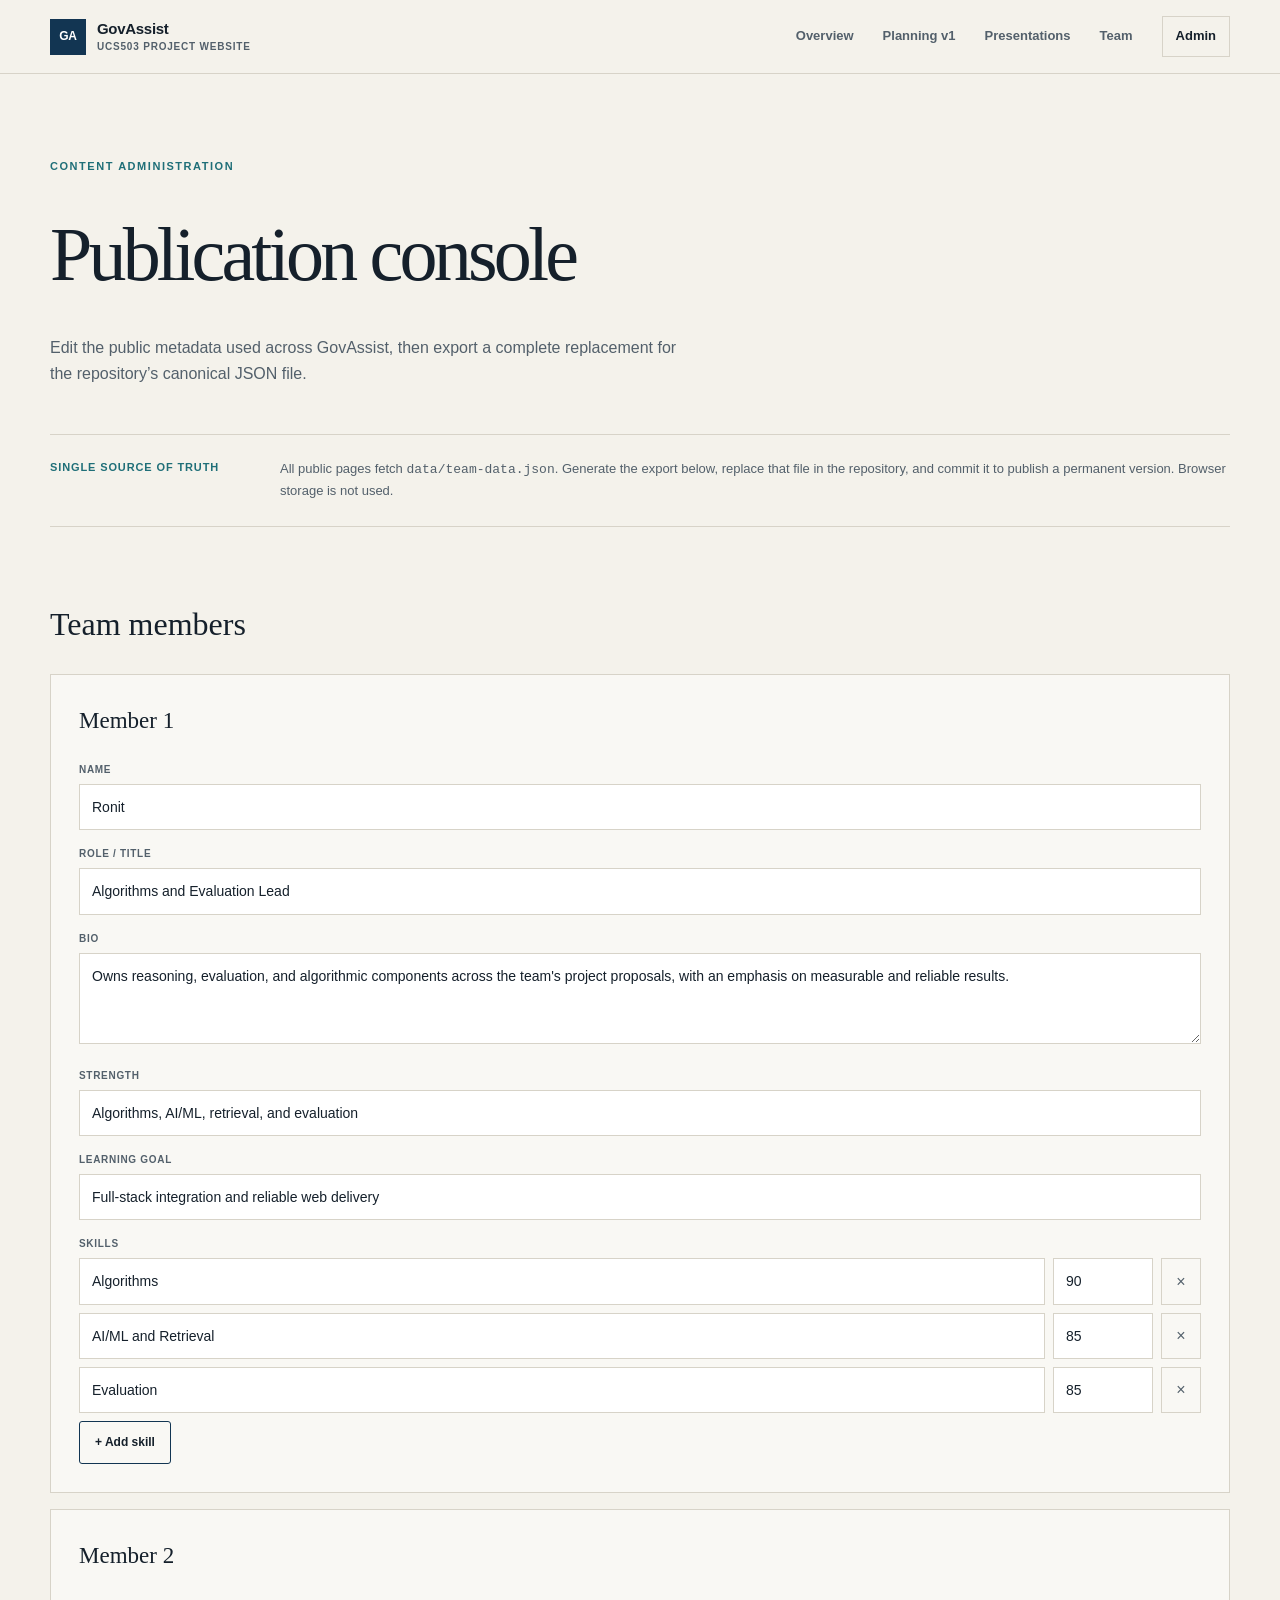
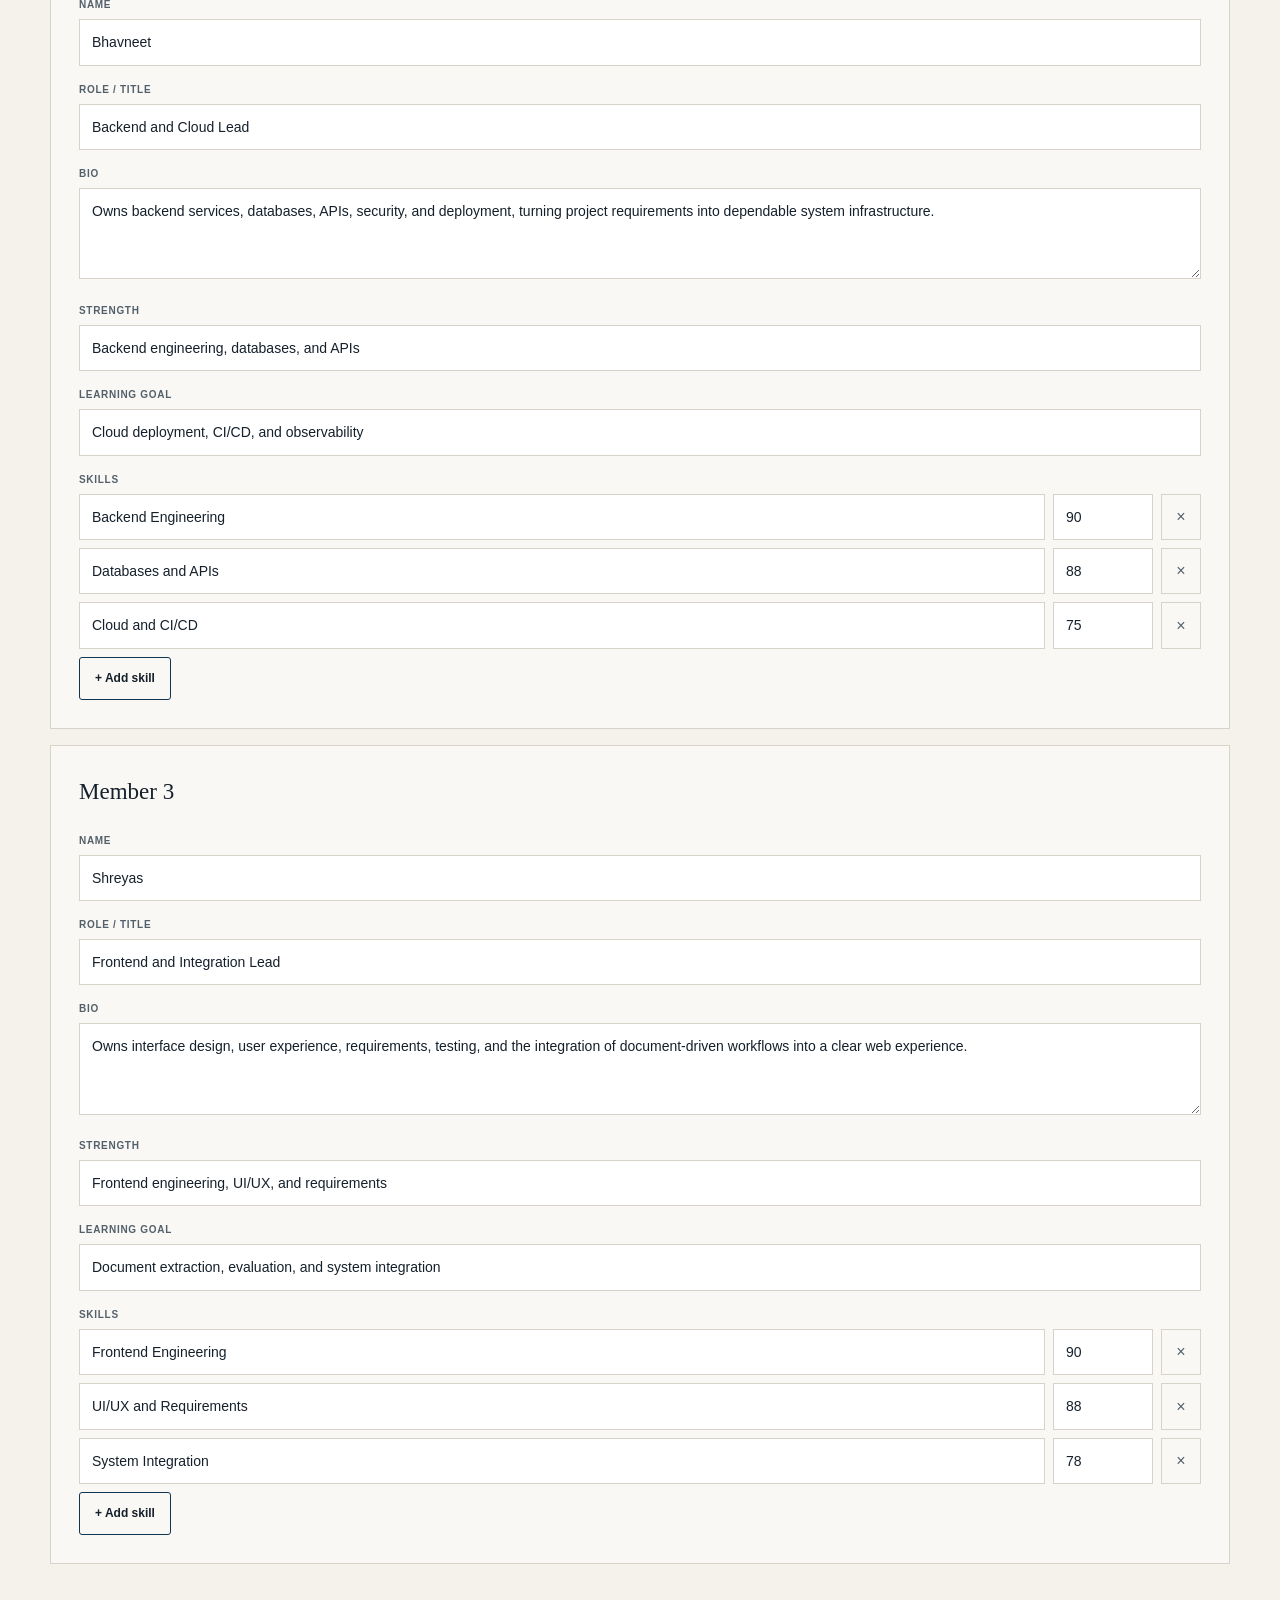
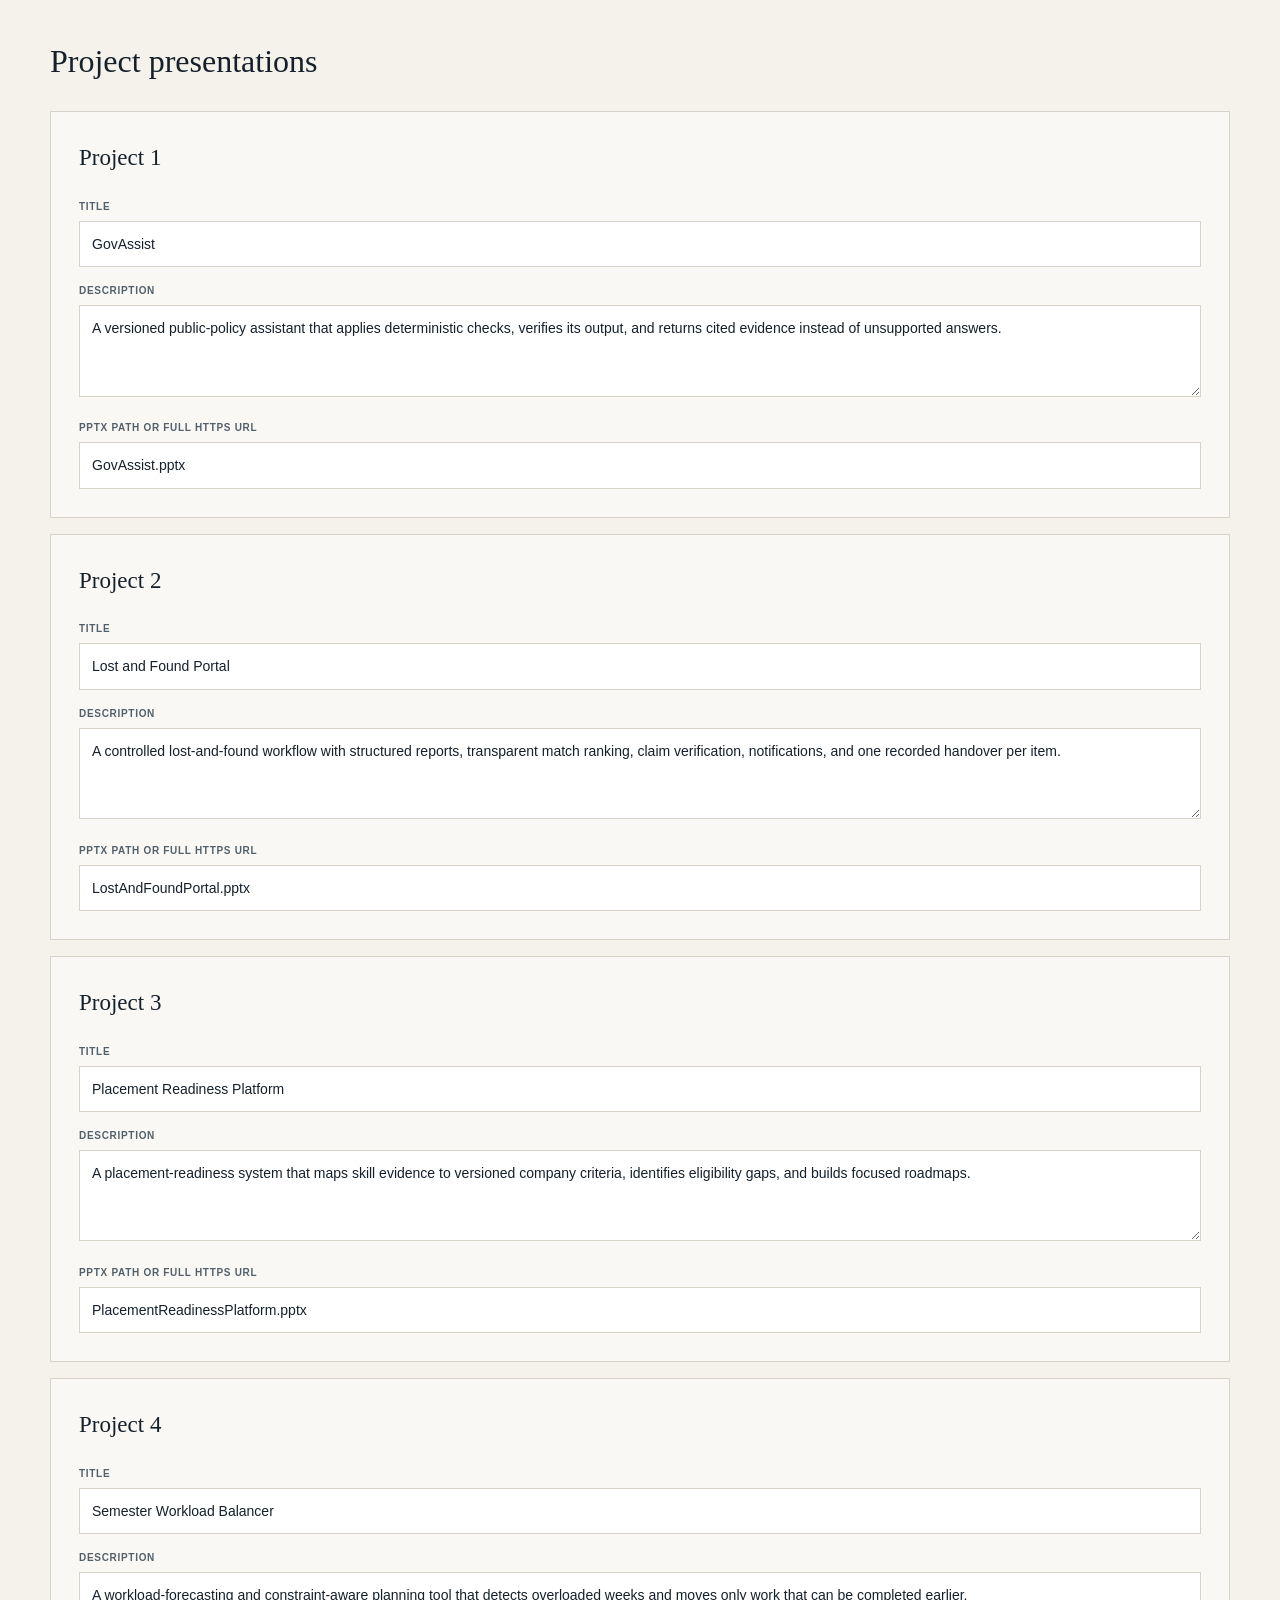
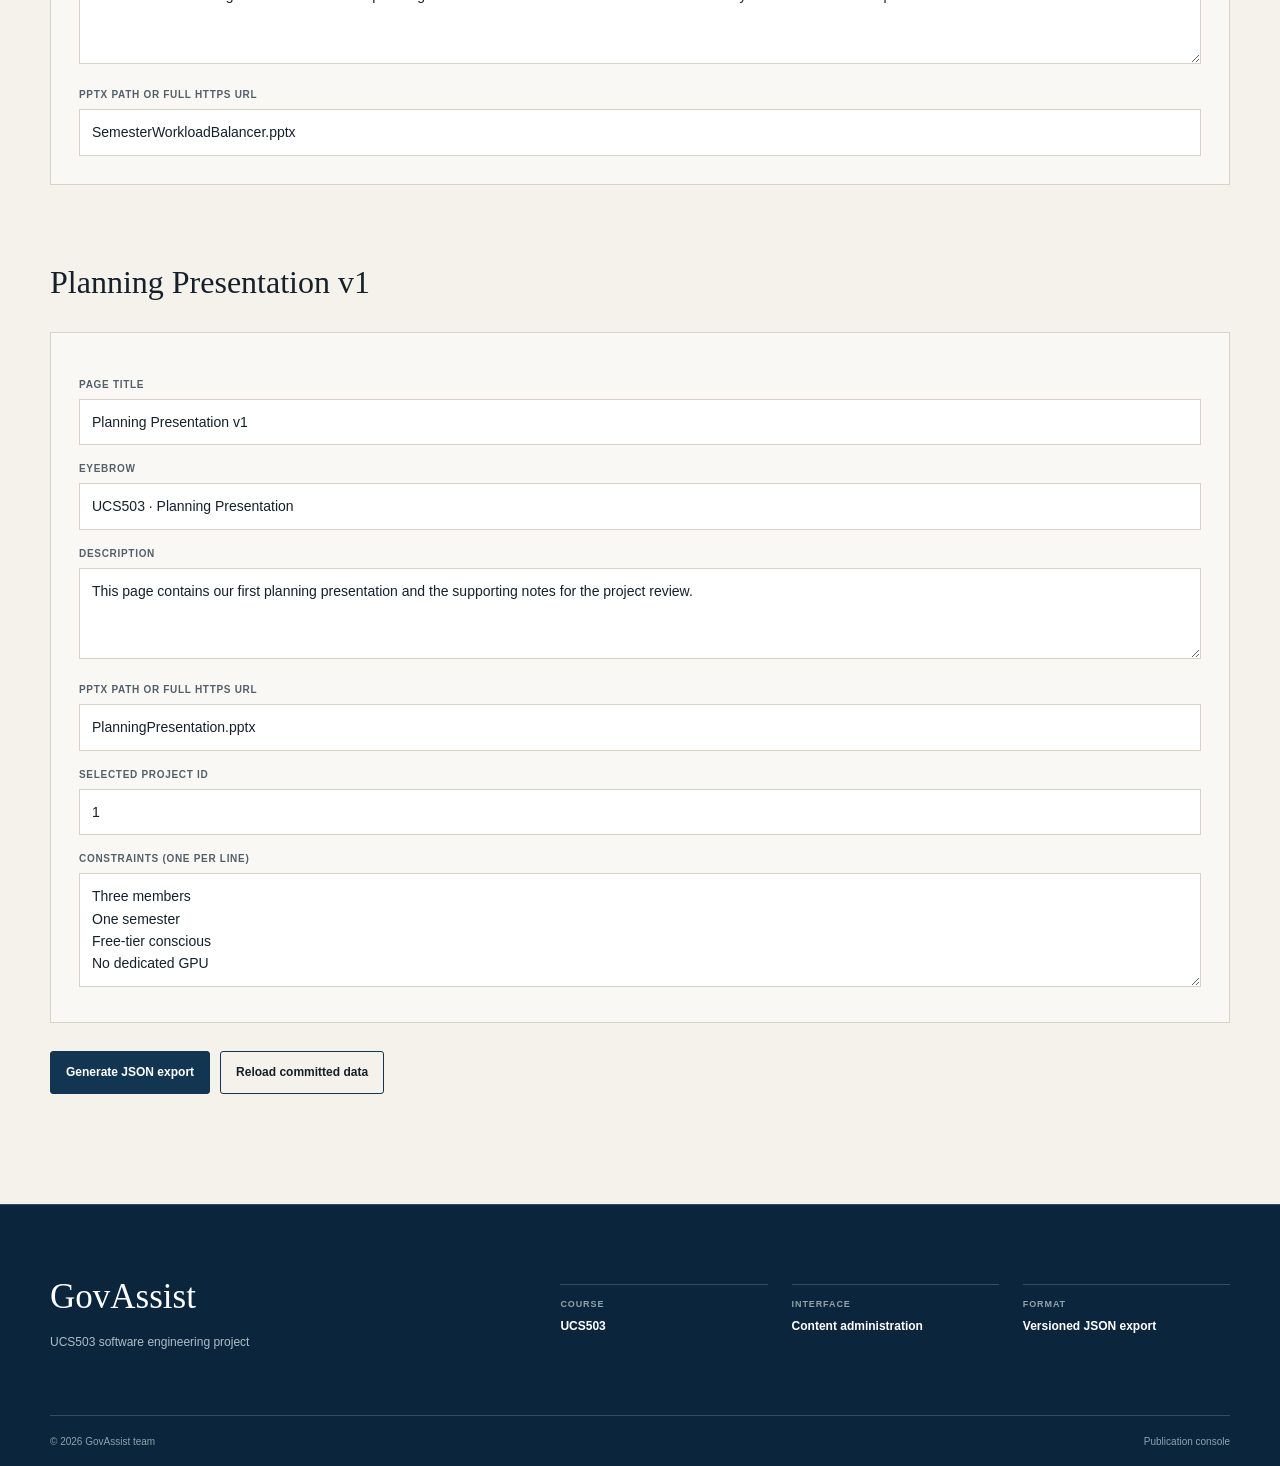
==== commit 8e5db544: "Make GovAssist content presentation-ready" ====
--- a/admin.html
+++ b/admin.html
@@ -10,7 +10,7 @@
 <body>
   <header class="site-header">
     <div class="nav-shell">
-      <a class="wordmark" href="index.html"><span class="wordmark-mark">GA</span><span class="wordmark-copy"><strong>GovAssist</strong><small>Public-rule decision support</small></span></a>
+      <a class="wordmark" href="index.html"><span class="wordmark-mark">GA</span><span class="wordmark-copy"><strong>GovAssist</strong><small>UCS503 project website</small></span></a>
       <button class="nav-toggle" type="button" aria-expanded="false" aria-controls="site-nav">Menu</button>
       <nav class="site-nav" id="site-nav" aria-label="Primary navigation"><a href="index.html">Overview</a><a href="planning-presentation.html">Planning v1</a><a href="index.html#presentations">Presentations</a><a href="index.html#team">Team</a><a class="admin-link active" href="admin.html">Admin</a></nav>
     </div>
@@ -56,7 +56,7 @@
   </main>
 
   <footer class="site-footer">
-    <div class="container footer-main"><div class="footer-brand"><h2>GovAssist</h2><p>Public rules, made traceable.</p></div><div class="footer-meta"><div><span>Course</span><strong>UCS503</strong></div><div><span>Interface</span><strong>Content administration</strong></div><div><span>Format</span><strong>Versioned JSON export</strong></div></div></div>
+    <div class="container footer-main"><div class="footer-brand"><h2>GovAssist</h2><p>UCS503 software engineering project</p></div><div class="footer-meta"><div><span>Course</span><strong>UCS503</strong></div><div><span>Interface</span><strong>Content administration</strong></div><div><span>Format</span><strong>Versioned JSON export</strong></div></div></div>
     <div class="container footer-bottom"><span>© 2026 GovAssist team</span><span>Publication console</span></div>
   </footer>
 
